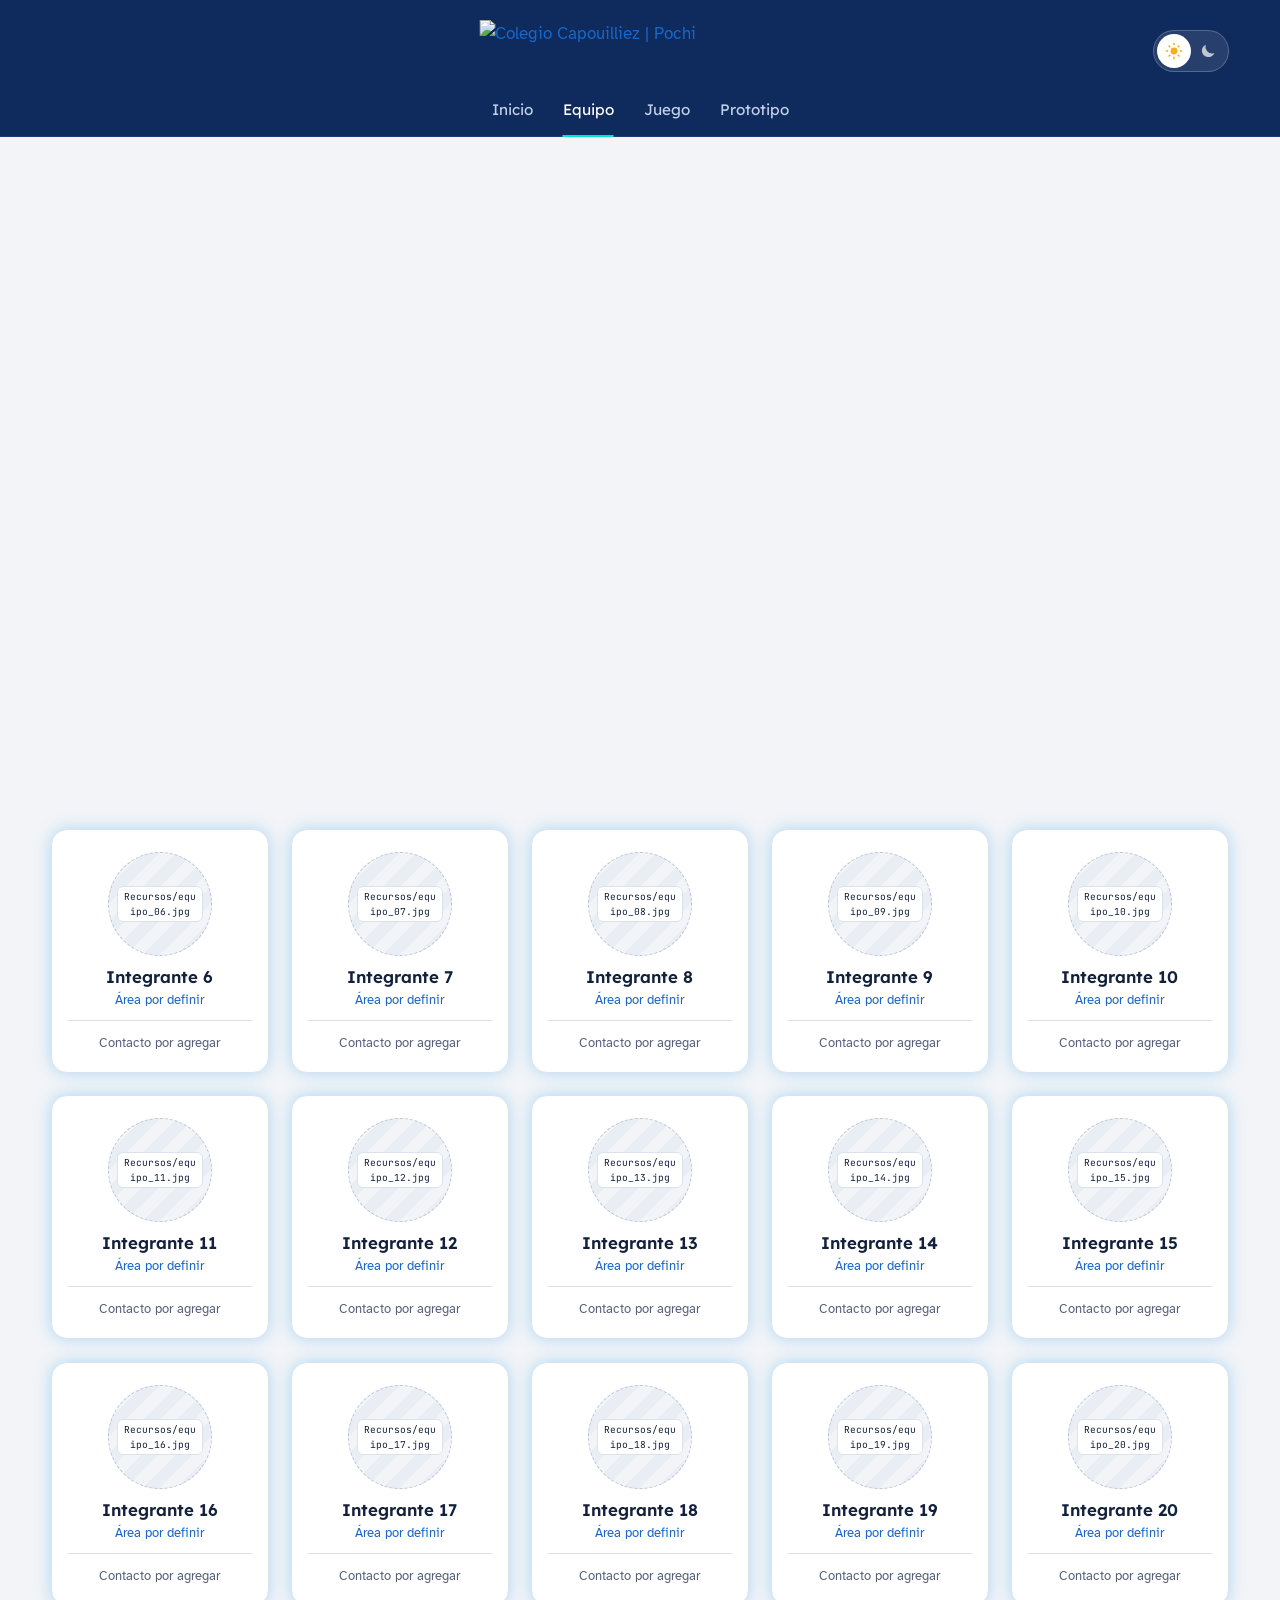
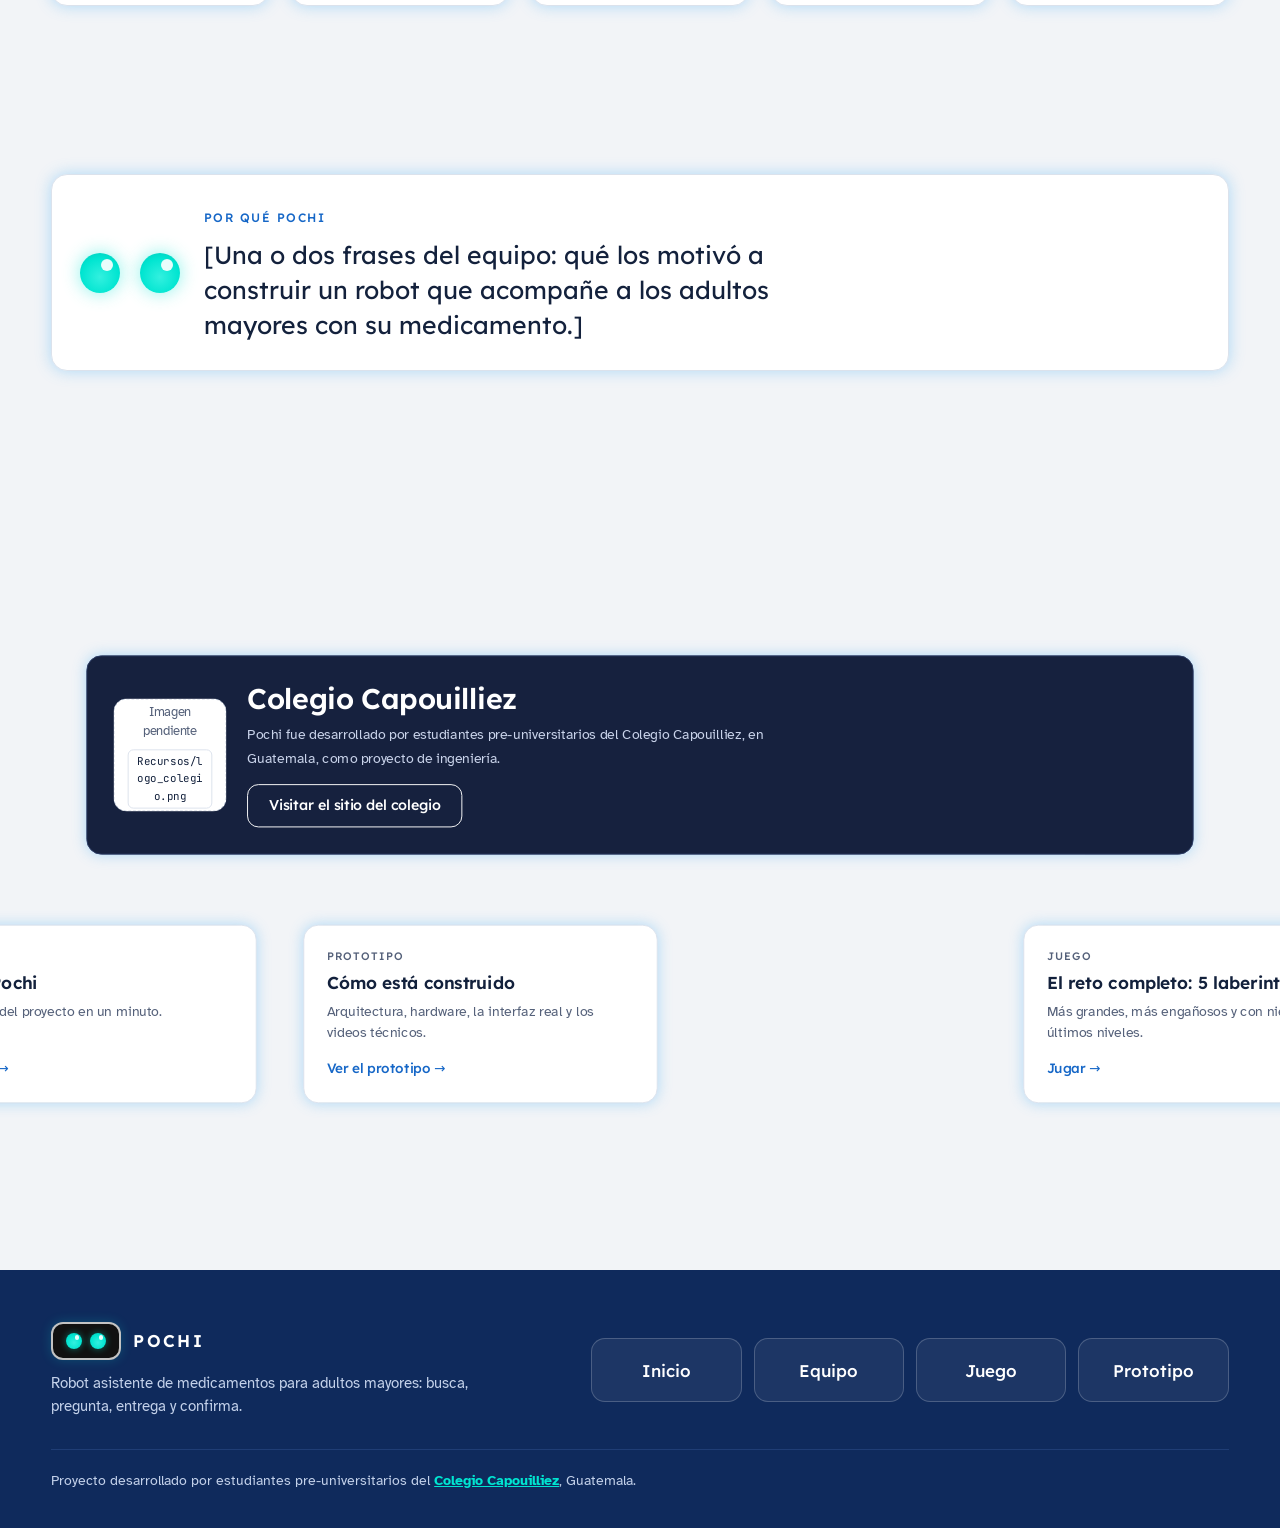
==== equipo.html @ fc5c4918 "Add files via upload" ====
<!doctype html>
<html lang="es">
<head>
<meta charset="utf-8">
<meta name="viewport" content="width=device-width, initial-scale=1, viewport-fit=cover">
<meta name="claude:viewport-fit-sides" content="cover">
<title>Equipo — Pochi</title>
<script>
/* Modo sol/luna guardado: se aplica antes de pintar para que no parpadee. */
(function(){ var m = 'sol'; try{ m = localStorage.getItem('pochi_modo') || 'sol'; }catch(e){}
  document.documentElement.setAttribute('data-modo', m === 'luna' ? 'luna' : 'sol');
  document.documentElement.classList.add('js'); })();
</script>
<meta name="description" content="El equipo de estudiantes detrás de Pochi.">
<meta name="theme-color" content="#0f2a5c">
<link rel="preconnect" href="https://fonts.googleapis.com">
<link rel="preconnect" href="https://fonts.gstatic.com" crossorigin>
<link rel="stylesheet" href="https://fonts.googleapis.com/css2?family=Atkinson+Hyperlegible:ital,wght@0,400;0,700;1,400&family=JetBrains+Mono:wght@500;700&family=Lexend:wght@400;500;600;700&display=swap">
<link rel="stylesheet" href="css/comun.css">
<link rel="stylesheet" href="css/equipo.css">
</head>
<body>

<header class="site">
  <div class="nav-row">
    <a href="index.html#intro" class="brand" data-intro aria-label="Inicio: Colegio Capouilliez y Pochi">
      <img src="Recursos/logo_header.png" alt="Colegio Capouilliez | Pochi" width="663" height="128">
    </a>
    <nav class="links" id="navLinks" aria-label="Principal"><a href="index.html">Inicio</a><a href="equipo.html" aria-current="page">Equipo</a><a href="juego.html">Juego</a><a href="prototipo.html">Prototipo</a></nav>
    <div class="nav-tools">
      <button class="mode-toggle" id="modeToggle" type="button" aria-pressed="false" aria-label="Cambiar a modo luna" title="Cambiar a modo luna">
        <span class="knob" aria-hidden="true"></span>
        <span class="ico sun" aria-hidden="true"><svg viewBox="0 0 24 24"><circle cx="12" cy="12" r="4.6"/><path d="M11 1h2v3.2h-2zM11 19.8h2V23h-2zM1 11h3.2v2H1zM19.8 11H23v2h-3.2zM4.1 5.5l1.4-1.4 2.3 2.3-1.4 1.4zM16.2 17.6l1.4-1.4 2.3 2.3-1.4 1.4zM4.1 18.5l2.3-2.3 1.4 1.4-2.3 2.3zM16.2 6.4l2.3-2.3 1.4 1.4-2.3 2.3z"/></svg></span>
        <span class="ico moon" aria-hidden="true"><svg viewBox="0 0 24 24"><path d="M20.5 14.6A8.5 8.5 0 0 1 9.4 3.5a8.6 8.6 0 1 0 11.1 11.1z"/></svg></span>
      </button>
      <button class="nav-toggle" id="navToggle" type="button" aria-expanded="false" aria-controls="navLinks" aria-label="Abrir menú"><span></span><span></span><span></span></button>
    </div>
  </div>
</header>
<main id="contenido">
<div class="wrap">
  <section class="page-head">
    <div class="reveal">
      <span class="eyebrow">El equipo</span>
      <h1>20 estudiantes detrás de un robot completo.</h1>
      <p class="lead">Pochi se construyó entre 20 estudiantes que se repartieron el trabajo real del proyecto: electrónica, programación, diseño del cuerpo, pruebas y la experiencia del paciente.</p>
      <div class="team-stats"><span><b>20</b>integrantes</span><span><b>2</b>cerebros: Raspberry Pi 5 y ESP32</span><span><b>4</b>compartimentos de color</span></div>
    </div>
  </section>

  <section class="section tight" style="padding-top:0" aria-label="Integrantes">
    <div class="team-grid" id="teamGrid"></div>
    <script>
/* ===================================================================
   LISTA DEL EQUIPO: aquí se llenan los 20 integrantes.
   - foto: archivo dentro de Recursos/ (si todavía no está, la tarjeta
     muestra el nombre que debe tener).
   - correo, github y linkedin son opcionales: déjenlos en '' si no se usan.
   =================================================================== */
var EQUIPO = [
  { nombre:'Integrante 1', rol:'Área por definir', foto:'Recursos/equipo_01.jpg', correo:'', github:'', linkedin:'' },
  { nombre:'Integrante 2', rol:'Área por definir', foto:'Recursos/equipo_02.jpg', correo:'', github:'', linkedin:'' },
  { nombre:'Mario', rol:'Área por definir', foto:'Recursos/equipo_03.jpg', correo:'', github:'', linkedin:'' },
  { nombre:'Integrante 4', rol:'Área por definir', foto:'Recursos/equipo_04.jpg', correo:'', github:'', linkedin:'' },
  { nombre:'Integrante 5', rol:'Área por definir', foto:'Recursos/equipo_05.jpg', correo:'', github:'', linkedin:'' },
  { nombre:'Integrante 6', rol:'Área por definir', foto:'Recursos/equipo_06.jpg', correo:'', github:'', linkedin:'' },
  { nombre:'Integrante 7', rol:'Área por definir', foto:'Recursos/equipo_07.jpg', correo:'', github:'', linkedin:'' },
  { nombre:'Integrante 8', rol:'Área por definir', foto:'Recursos/equipo_08.jpg', correo:'', github:'', linkedin:'' },
  { nombre:'Integrante 9', rol:'Área por definir', foto:'Recursos/equipo_09.jpg', correo:'', github:'', linkedin:'' },
  { nombre:'Integrante 10', rol:'Área por definir', foto:'Recursos/equipo_10.jpg', correo:'', github:'', linkedin:'' },
  { nombre:'Integrante 11', rol:'Área por definir', foto:'Recursos/equipo_11.jpg', correo:'', github:'', linkedin:'' },
  { nombre:'Integrante 12', rol:'Área por definir', foto:'Recursos/equipo_12.jpg', correo:'', github:'', linkedin:'' },
  { nombre:'Integrante 13', rol:'Área por definir', foto:'Recursos/equipo_13.jpg', correo:'', github:'', linkedin:'' },
  { nombre:'Integrante 14', rol:'Área por definir', foto:'Recursos/equipo_14.jpg', correo:'', github:'', linkedin:'' },
  { nombre:'Integrante 15', rol:'Área por definir', foto:'Recursos/equipo_15.jpg', correo:'', github:'', linkedin:'' },
  { nombre:'Integrante 16', rol:'Área por definir', foto:'Recursos/equipo_16.jpg', correo:'', github:'', linkedin:'' },
  { nombre:'Integrante 17', rol:'Área por definir', foto:'Recursos/equipo_17.jpg', correo:'', github:'', linkedin:'' },
  { nombre:'Integrante 18', rol:'Área por definir', foto:'Recursos/equipo_18.jpg', correo:'', github:'', linkedin:'' },
  { nombre:'Integrante 19', rol:'Área por definir', foto:'Recursos/equipo_19.jpg', correo:'', github:'', linkedin:'' },
  { nombre:'Integrante 20', rol:'Área por definir', foto:'Recursos/equipo_20.jpg', correo:'', github:'', linkedin:'' }
];
function pochiTeam(grid, lista){
  var ICONS = { correo:'<svg viewBox="0 0 24 24" aria-hidden="true"><path d="M3 5h18v14H3zm2 2v.5l7 4.5 7-4.5V7zm0 2.9V17h14V9.9l-7 4.5z"/></svg>', github:'<svg viewBox="0 0 24 24" aria-hidden="true"><path d="M12 2a10 10 0 0 0-3.2 19.5c.5.1.7-.2.7-.5v-1.7c-2.8.6-3.4-1.3-3.4-1.3-.5-1.2-1.1-1.5-1.1-1.5-.9-.6.1-.6.1-.6 1 .1 1.5 1 1.5 1 .9 1.5 2.4 1.1 2.9.8.1-.7.4-1.1.6-1.3-2.2-.3-4.6-1.1-4.6-5 0-1.1.4-2 1-2.7-.1-.3-.4-1.3.1-2.7 0 0 .8-.3 2.7 1a9.4 9.4 0 0 1 5 0c1.9-1.3 2.7-1 2.7-1 .5 1.4.2 2.4.1 2.7.6.7 1 1.6 1 2.7 0 3.9-2.4 4.7-4.6 5 .4.3.7.9.7 1.9V21c0 .3.2.6.7.5A10 10 0 0 0 12 2z"/></svg>', linkedin:'<svg viewBox="0 0 24 24" aria-hidden="true"><path d="M4 3h16a1 1 0 0 1 1 1v16a1 1 0 0 1-1 1H4a1 1 0 0 1-1-1V4a1 1 0 0 1 1-1zm1.8 7v8h2.6v-8zm1.3-4a1.5 1.5 0 1 0 0 3 1.5 1.5 0 0 0 0-3zM10 10v8h2.6v-4.3c0-1.1.2-2.2 1.6-2.2 1.4 0 1.4 1.3 1.4 2.3V18H18v-4.8c0-2.4-.5-4.2-3.3-4.2-1.3 0-2.2.7-2.6 1.4V10z"/></svg>' };
  function el(tag, cls, text){ var e = document.createElement(tag); if(cls){ e.className = cls; } if(text){ e.textContent = text; } return e; }
  lista.forEach(function(p){
    var card = el('article', 'card member reveal');
    var fig = el('figure', 'media');
    var img = document.createElement('img');
    img.alt = 'Foto de ' + p.nombre; img.loading = 'lazy';
    img.onerror = function(){ fig.classList.add('missing'); };
    img.src = p.foto;
    var miss = el('figcaption', 'media-missing'); miss.appendChild(el('code', '', p.foto));
    fig.appendChild(img); fig.appendChild(miss); card.appendChild(fig);
    var who = el('div'); who.appendChild(el('div', 'member-name', p.nombre)); who.appendChild(el('span', 'member-role', p.rol)); card.appendChild(who);
    var list = el('ul', 'contacts');
    [['correo', p.correo ? 'mailto:' + p.correo : '', p.correo], ['github', p.github, 'GitHub'], ['linkedin', p.linkedin, 'LinkedIn']].forEach(function(c){
      if(!c[1]){ return; }
      var li = el('li'); li.innerHTML = ICONS[c[0]];
      var a = el('a', '', c[2]); a.href = c[1]; if(c[0] !== 'correo'){ a.target = '_blank'; a.rel = 'noopener'; }
      li.appendChild(a); list.appendChild(li);
    });
    if(!list.children.length){ var li = el('li', '', 'Contacto por agregar'); li.style.color = 'var(--ink-dim)'; list.appendChild(li); }
    card.appendChild(list);
    grid.appendChild(card);
  });
}
pochiTeam(document.getElementById('teamGrid'), EQUIPO);
</script>
  </section>

  <section class="section tight" aria-labelledby="t-por-que">
    <div class="card pad why reveal">
      <span class="eyes eyes-md"><span class="eye"><i></i></span><span class="eye"><i></i></span></span>
      <div>
        <span class="eyebrow" id="t-por-que">Por qué Pochi</span>
        <blockquote>[Una o dos frases del equipo: qué los motivó a construir un robot que acompañe a los adultos mayores con su medicamento.]</blockquote>
      </div>
    </div>
  </section>

  <section class="section tight" aria-labelledby="t-colegio">
    <div class="card pad school-card reveal">
      <figure class="media "><img src="Recursos/logo_colegio.png" alt="Logo del Colegio Capouilliez" loading="lazy" onerror="this.parentNode.classList.add('missing')"><figcaption class="media-missing">Imagen pendiente<code>Recursos/logo_colegio.png</code></figcaption></figure>
      <div>
        <h2 id="t-colegio">Colegio Capouilliez</h2>
        <p>Pochi fue desarrollado por estudiantes pre-universitarios del Colegio Capouilliez, en Guatemala, como proyecto de ingeniería.</p>
        <a class="btn btn-ghost" href="https://www.capouilliez.edu.gt" target="_blank" rel="noopener">Visitar el sitio del colegio</a>
      </div>
    </div>
  </section>

  <section class="section tight" aria-label="Más sobre Pochi">
    <div class="next-grid"><a class="card next-card reveal" href="index.html"><span class="kicker">Inicio</span><h3>Qué es Pochi</h3><p>El resumen del proyecto en un minuto.</p><span class="go">Ir al inicio →</span></a><a class="card next-card reveal" href="prototipo.html"><span class="kicker">Prototipo</span><h3>Cómo está construido</h3><p>Arquitectura, hardware, la interfaz real y los videos técnicos.</p><span class="go">Ver el prototipo →</span></a><a class="card next-card reveal" href="juego.html"><span class="kicker">Juego</span><h3>El reto completo: 5 laberintos</h3><p>Más grandes, más engañosos y con niebla en los últimos niveles.</p><span class="go">Jugar →</span></a></div>
  </section>
</div>
</main>
<footer class="site-foot">
  <div class="foot-inner">
    <div class="foot-brand">
      <div class="row"><span class="eye-screen"><span class="eyes eyes-sm"><span class="eye"><i></i></span><span class="eye"><i></i></span></span></span>POCHI</div>
      <p>Robot asistente de medicamentos para adultos mayores: busca, pregunta, entrega y confirma.</p>
    </div>
    <nav class="foot-links" aria-label="Pie de página"><a href="index.html">Inicio</a><a href="equipo.html">Equipo</a><a href="juego.html">Juego</a><a href="prototipo.html">Prototipo</a></nav>
    <p class="foot-school">Proyecto desarrollado por estudiantes pre-universitarios del <a href="https://www.capouilliez.edu.gt" target="_blank" rel="noopener">Colegio Capouilliez</a>, Guatemala.</p>
  </div>
</footer>
<script>
/* ==================================================================
   JS común de todas las páginas: modo sol/luna, menú móvil, header
   que se encoge al bajar, botones que marcan el clic,
   efecto de escala al hacer scroll y reproductores de video.
   ================================================================== */
(function(){
  'use strict';
  var reduceMotion = !!(window.matchMedia && window.matchMedia('(prefers-reduced-motion: reduce)').matches);

  /* ---------- modo sol / luna ----------
     El modo se aplica antes de pintar (script en <head>); aquí solo se
     cambia y se guarda para que se mantenga en todas las páginas. */
  var modeBtn = document.getElementById('modeToggle');
  function paintModeBtn(){
    if(!modeBtn){ return; }
    var luna = document.documentElement.getAttribute('data-modo') === 'luna';
    modeBtn.setAttribute('aria-pressed', luna ? 'true' : 'false');
    modeBtn.setAttribute('aria-label', luna ? 'Modo luna activo. Cambiar a modo sol' : 'Modo sol activo. Cambiar a modo luna');
    modeBtn.setAttribute('title', luna ? 'Cambiar a modo sol' : 'Cambiar a modo luna');
  }
  if(modeBtn){
    paintModeBtn();
    modeBtn.addEventListener('click', function(){
      var luna = document.documentElement.getAttribute('data-modo') !== 'luna';
      document.documentElement.setAttribute('data-modo', luna ? 'luna' : 'sol');
      try{ localStorage.setItem('pochi_modo', luna ? 'luna' : 'sol'); }catch(e){}
      paintModeBtn();
    });
  }

  /* ---------- botones: el clic deja marcado el color un momento ---------- */
  document.addEventListener('click', function(e){
    var b = e.target.closest ? e.target.closest('.btn') : null;
    if(!b){ return; }
    b.classList.add('pressed');
    setTimeout(function(){ b.classList.remove('pressed'); }, 450);
  }, true);

  /* ---------- menú móvil ---------- */
  var toggle = document.getElementById('navToggle');
  var links = document.getElementById('navLinks');
  function closeMenu(){
    if(links){ links.classList.remove('open'); }
    if(toggle){ toggle.setAttribute('aria-expanded','false'); }
  }
  if(toggle && links){
    toggle.addEventListener('click', function(){
      var open = links.classList.toggle('open');
      toggle.setAttribute('aria-expanded', open ? 'true' : 'false');
    });
    document.addEventListener('keydown', function(e){ if(e.key === 'Escape'){ closeMenu(); } });
  }

  /* ---------- header: grande arriba, se encoge al bajar ---------- */
  var hdr = document.querySelector('header.site');
  if(hdr){
    var setHdr = function(){
      var y = window.pageYOffset || 0;
      if(y > 24){ hdr.classList.add('compact'); } else if(y < 8){ hdr.classList.remove('compact'); }
    };
    window.addEventListener('scroll', setHdr, { passive:true });
    setHdr();
  }

  /* ---------- logo del header ----------
     Lleva al inicio y reproduce la pantalla de carga de los ojos.
     Los demás enlaces navegan normal, sin animación. */
  document.addEventListener('click', function(e){
    if(e.defaultPrevented || e.button !== 0 || e.metaKey || e.ctrlKey || e.shiftKey || e.altKey){ return; }
    var a = e.target.closest ? e.target.closest('a[data-intro]') : null;
    if(!a){ return; }
    closeMenu();
    if(typeof window.pochiIntro === 'function'){
      e.preventDefault();
      window.pochiIntro(); // ya estamos en el inicio: se reproduce aquí mismo
    } else {
      try{ sessionStorage.setItem('pochi_intro','1'); }catch(err){}
    }
  });

  /* ---------- animación al hacer scroll ----------
     Cada bloque .reveal aparece deslizándose hacia arriba al entrar en
     la pantalla. Los que entran juntos salen uno tras otro. Si un
     bloque vuelve a quedar por debajo de la pantalla, se "rearma" para
     repetir la animación la próxima vez que se baje. */
  var root = document.documentElement;
  function startReveal(){
    var items = [].slice.call(document.querySelectorAll('.reveal'));
    if(!items.length){ return; }
    if(!('IntersectionObserver' in window)){
      items.forEach(function(el){ el.classList.add('in'); });
      return;
    }
    /* de dónde entra cada bloque: los títulos desde la izquierda, lo que
       ocupa media pantalla desde su lado, la línea del colegio desde
       arriba y lo ancho desde abajo. Se puede forzar con data-from. */
    var vw = window.innerWidth || 1;
    items.forEach(function(el){
      if(el.hasAttribute('data-from')){ return; }
      var r = el.getBoundingClientRect(), from = 'bottom';
      if(el.querySelector('.eyebrow, h1') && !el.classList.contains('card')){ from = 'left'; }
      else if(el.classList.contains('school') || el.classList.contains('team-cta')){ from = 'top'; }
      else if(r.width > 0 && r.width < vw * 0.6){ from = (r.left + r.width / 2) < vw / 2 ? 'left' : 'right'; }
      el.setAttribute('data-from', from);
    });
    var io = new IntersectionObserver(function(entries){
      var entering = [];
      entries.forEach(function(en){
        if(en.isIntersecting){ entering.push(en); }
        else if(en.boundingClientRect.top > (en.rootBounds ? en.rootBounds.bottom : window.innerHeight)){
          en.target.classList.remove('in'); // quedó abajo: se repetirá al volver
        }
      });
      entering.sort(function(x, y){ return (x.boundingClientRect.top - y.boundingClientRect.top) || (x.boundingClientRect.left - y.boundingClientRect.left); });
      entering.forEach(function(en, i){
        if(en.target.classList.contains('in')){ return; }
        en.target.style.setProperty('--rd', Math.min(i * 0.12, 0.6).toFixed(2) + 's');
        en.target.classList.add('in');
      });
    }, { threshold:0.08, rootMargin:'0px 0px -6% 0px' });
    items.forEach(function(el){ io.observe(el); });
  }
  if(root.classList.contains('play-intro')){
    window.addEventListener('pochi:intro-fin', startReveal, { once:true });
  } else {
    startReveal();
  }

  /* ---------- reproductores de video (azul y blanco) ----------
     <div class="player" data-src="Recursos/video.mp4" data-title="..."></div>
     Si el archivo todavía no está en Recursos/, se muestra cuál falta. */
  var ICON_PLAY = '<svg class="i-play" viewBox="0 0 24 24" aria-hidden="true"><path d="M8 5.5v13l11-6.5z"/></svg>';
  var ICON_PAUSE = '<svg class="i-pause" viewBox="0 0 24 24" aria-hidden="true"><path d="M7 5h4v14H7zM13 5h4v14h-4z"/></svg>';
  var ICON_FULL = '<svg viewBox="0 0 24 24" aria-hidden="true"><path d="M4 9V4h5v2H6v3zm10-5h6v5h-2V6h-4zM4 15h2v3h3v2H4zm14 3v-3h2v5h-5v-2z"/></svg>';
  function fmt(s){ if(!isFinite(s)){ s = 0; } var m = Math.floor(s / 60), r = Math.floor(s % 60); return m + ':' + (r < 10 ? '0' : '') + r; }

  [].forEach.call(document.querySelectorAll('.player'), function(p){
    var src = p.getAttribute('data-src') || '';
    var poster = p.getAttribute('data-poster') || '';
    var title = p.getAttribute('data-title') || 'Video';
    p.innerHTML =
      '<video playsinline preload="metadata"></video>' +
      '<button class="p-big" type="button" aria-label="Reproducir: ' + title + '">' + ICON_PLAY + '</button>' +
      '<div class="p-bar">' +
        '<button class="p-play" type="button" aria-label="Reproducir o pausar">' + ICON_PLAY + ICON_PAUSE + '</button>' +
        '<div class="p-track" role="slider" tabindex="0" aria-label="Progreso del video" aria-valuemin="0" aria-valuemax="100" aria-valuenow="0"><i></i></div>' +
        '<span class="p-time">0:00 / 0:00</span>' +
        '<button class="p-full" type="button" aria-label="Pantalla completa">' + ICON_FULL + '</button>' +
      '</div>' +
      '<div class="p-missing"><div class="eyes eyes-md"><span class="eye"><i></i></span><span class="eye"><i></i></span></div>' +
        '<strong>' + title + '</strong><span>Video pendiente, va en:</span><code>' + (src || 'Recursos/…') + '</code></div>';

    var v = p.querySelector('video');
    var fill = p.querySelector('.p-track i');
    var track = p.querySelector('.p-track');
    var time = p.querySelector('.p-time');
    var markMissing = function(){ p.classList.add('missing'); };

    if(!src){ markMissing(); return; }
    if(poster){ v.setAttribute('poster', poster); }
    var source = document.createElement('source');
    source.src = src;
    source.addEventListener('error', markMissing);
    v.addEventListener('error', markMissing);
    v.appendChild(source);

    var toggle = function(){
      if(v.paused){ var pr = v.play(); if(pr && pr.catch){ pr.catch(function(){}); } }
      else { v.pause(); }
    };
    p.querySelector('.p-big').addEventListener('click', toggle);
    p.querySelector('.p-play').addEventListener('click', toggle);
    v.addEventListener('click', toggle);
    v.addEventListener('play', function(){ p.classList.add('playing'); });
    v.addEventListener('pause', function(){ p.classList.remove('playing'); });
    v.addEventListener('ended', function(){ p.classList.remove('playing'); });
    var paint = function(){
      var pct = v.duration ? (v.currentTime / v.duration) * 100 : 0;
      fill.style.width = pct + '%';
      track.setAttribute('aria-valuenow', Math.round(pct));
      time.textContent = fmt(v.currentTime) + ' / ' + fmt(v.duration);
    };
    v.addEventListener('timeupdate', paint);
    v.addEventListener('loadedmetadata', paint);
    track.addEventListener('click', function(e){
      var r = track.getBoundingClientRect();
      if(v.duration){ v.currentTime = Math.max(0, Math.min(1, (e.clientX - r.left) / r.width)) * v.duration; }
    });
    track.addEventListener('keydown', function(e){
      if(!v.duration){ return; }
      if(e.key === 'ArrowRight'){ v.currentTime = Math.min(v.duration, v.currentTime + 5); e.preventDefault(); }
      if(e.key === 'ArrowLeft'){ v.currentTime = Math.max(0, v.currentTime - 5); e.preventDefault(); }
    });
    p.querySelector('.p-full').addEventListener('click', function(){
      try{
        var req = p.requestFullscreen || p.webkitRequestFullscreen;
        if(req){ var r = req.call(p); if(r && r.catch){ r.catch(function(){ if(v.webkitEnterFullscreen){ v.webkitEnterFullscreen(); } }); } }
        else if(v.webkitEnterFullscreen){ v.webkitEnterFullscreen(); }
      }catch(err){}
    });
  });
})();

</script>

</body>
</html>
---- css/comun.css ----
/* ==================================================================
   SISTEMA VISUAL DE POCHI (igual en todas las páginas)
   Dos modos que el visitante elige en el header y que quedan
   guardados al navegar:
   - SOL (predeterminado): fondo blanco suave, tarjetas blancas,
     texto azul noche. Pensado para leer cómodo.
   - LUNA: fondo azul oscuro, texto claro, header y footer más oscuros.
   Firma de color: los ojos turquesa de Pochi y un brillo celeste
   alrededor de cada contenedor.
   Tipografías por legibilidad: Lexend (títulos) + Atkinson Hyperlegible.
   ================================================================== */
:root{
  /* ---- modo SOL ---- */
  --bg:#f2f4f7;           /* blanco "menos blanco" */
  --surface:#ffffff;
  --surface-2:#e9eef5;
  --line:#dbe2ec;
  --line-strong:#b9c5d6;
  --ink:#13213c;
  --ink-dim:#55617a;
  --accent:#1667c7;
  --accent-hover:#0f56a8;
  --pressed:#0fa89b;      /* color al hacer clic */
  --sky:#4fb3f6;
  --glow:rgba(79,179,246,.42);   /* sombra celeste de los contenedores */
  --hdr:#0f2a5c;          /* header y footer (más oscuro que antes, más claro que luna) */
  --hdr-line:#1f3d75;
  --hdr-ink:#ffffff;
  --hdr-dim:#c3d1ea;
  --navy:#16213e;         /* paneles tipo "pantalla" (juego, arquitectura) */
  --navy-2:#1f2d52;
  --navy-line:#2c3c66;
  --screen:#0e1424;
  --eye:#00e5d1;          /* ojos de Pochi */
  --eye-glow:rgba(0,229,209,.45);
  --floor:#cfd8e5;
  --orange:#ff7a2f;
  --ok:#2e8b57;
  --danger:#c62828;
  --radius:16px;
  --font-display:'Lexend','Segoe UI',system-ui,-apple-system,sans-serif;
  --font-body:'Atkinson Hyperlegible','Segoe UI',system-ui,-apple-system,sans-serif;
  --font-mono:'JetBrains Mono',ui-monospace,Menlo,Consolas,monospace;
  --header-h:64px;
  --maxw:1360px;
  --gl:max(clamp(20px, 4vw, 56px), env(safe-area-inset-left,0px));
  --gr:max(clamp(20px, 4vw, 56px), env(safe-area-inset-right,0px));
  color-scheme:light;
}
/* ---- modo LUNA ---- */
html[data-modo="luna"]{
  --bg:#0e1830;
  --surface:#15223f;
  --surface-2:#1b2a4c;
  --line:#263a63;
  --line-strong:#3a5283;
  --ink:#e8eef9;
  --ink-dim:#a3b1cc;
  --accent:#5aa9ff;
  --accent-hover:#7cbcff;
  --pressed:#19c7b7;
  --glow:rgba(79,179,246,.32);
  --hdr:#070e1f;
  --hdr-line:#1a2848;
  --hdr-dim:#9fb0cf;
  --navy:#0a1327;
  --navy-2:#16244a;
  --navy-line:#2a3d6b;
  --floor:#2c3f66;
  --ok:#4cc184;
  color-scheme:dark;
}

*,*::before,*::after{box-sizing:border-box}
html{-webkit-text-size-adjust:100%;scroll-behavior:smooth;overflow-x:clip}
body{
  margin:0; min-height:100vh; overflow-x:clip;
  background:var(--bg); color:var(--ink);
  font-family:var(--font-body); font-size:17px; line-height:1.6;
  transition:background-color .35s ease, color .35s ease;
}
body::before{content:"";position:fixed;inset:0 0 auto;height:env(safe-area-inset-top,0px);background:var(--hdr);z-index:60}
h1,h2,h3,h4{font-family:var(--font-display);font-weight:600;letter-spacing:-.01em;line-height:1.15;text-wrap:balance;margin:0;color:var(--ink)}
p{margin:0}
ul{margin:0;padding:0}
a{color:var(--accent)}
img{max-width:100%;display:block}
button{font:inherit;color:inherit}
code{font-family:var(--font-mono)}
:focus-visible{outline:3px solid var(--sky);outline-offset:3px;border-radius:8px}

.wrap{max-width:var(--maxw);margin:0 auto;padding-left:var(--gl);padding-right:var(--gr);position:relative;z-index:1}

/* ---------- ojos de Pochi: redondos y tiernos ---------- */
.eyes{--s:40px;display:flex;gap:calc(var(--s)*.5);align-items:center;justify-content:center}
.eye{width:var(--s);height:var(--s);display:block;flex:none}
.eye i{
  position:relative;display:block;width:100%;height:100%;border-radius:50%;
  background:radial-gradient(circle at 50% 60%, #33f0df 0%, var(--eye) 60%, #00c8b7 100%);
  box-shadow:0 0 calc(var(--s)*.45) var(--eye-glow);
  animation:blink 4.2s ease-in-out infinite; transform-origin:center;
}
.eye i::after{ /* brillito */
  content:"";position:absolute;width:30%;height:30%;top:16%;right:18%;
  border-radius:50%;background:#ffffff;opacity:.9;
}
@keyframes blink{0%,86%,100%{transform:scaleY(1)}90%,92%{transform:scaleY(.1)}}
.eyes-sm{--s:16px} .eyes-md{--s:40px} .eyes-xl{--s:clamp(64px,13vw,104px)}
.eyes.closed .eye i{animation:none;transform:scaleY(.1)}

/* ---------- header ----------
   Arriba de todo es alto: el logo va al centro y los botones bajan al
   centro de abajo. Al bajar se encoge a una sola fila (logo a la
   izquierda, botones a la derecha) con una transición suave.
   Va fijo y el body le reserva su alto máximo, así el contenido no salta. */
:root{--header-big:136px;--logo-big:62px;--logo-small:38px;--hdr-t:.75s;--hdr-ease:cubic-bezier(.65,0,.25,1)}
@media (max-width:820px){ :root{--header-big:116px;--header-h:60px;--logo-big:42px;--logo-small:30px} }
@media (max-width:420px){ :root{--logo-big:36px;--logo-small:26px} }
html{scroll-padding-top:calc(var(--header-h) + 16px)}
body{padding-top:calc(var(--header-big) + env(safe-area-inset-top,0px))}
header.site{
  position:fixed; top:env(safe-area-inset-top,0px); left:0; right:0; z-index:50;
  background:var(--hdr); color:var(--hdr-ink);
  border-bottom:1px solid var(--hdr-line);
  transition:background-color .35s ease, box-shadow .5s ease;
}
header.site.compact{box-shadow:0 4px 18px rgba(8,18,40,.22)}
.nav-row{
  position:relative; max-width:var(--maxw); margin:0 auto; height:var(--header-big);
  transition:height var(--hdr-t) var(--hdr-ease);
}
header.site.compact .nav-row{height:var(--header-h)}
.nav-row > .brand, .nav-row > nav.links, .nav-row > .nav-tools{
  position:absolute;
  transition:left var(--hdr-t) var(--hdr-ease), top var(--hdr-t) var(--hdr-ease),
             height var(--hdr-t) var(--hdr-ease), transform var(--hdr-t) var(--hdr-ease);
}

/* logo: centrado arriba → a la izquierda */
.brand{
  left:50%; top:16px; transform:translate(-50%,0);
  display:flex; align-items:center; text-decoration:none; border-radius:10px; padding:4px;
}
header.site.compact .brand{left:calc(var(--gl) - 4px); top:50%; transform:translate(0,-50%)}
.brand img{
  height:var(--logo-big); width:auto; max-width:none;
  transition:height var(--hdr-t) var(--hdr-ease), transform .3s cubic-bezier(.3,1.4,.5,1), filter .3s ease;
}
header.site.compact .brand img{height:var(--logo-small)}
.brand:hover img{transform:scale(1.12);filter:drop-shadow(0 0 10px rgba(0,229,209,.35))}

/* botones: centro abajo → a la derecha */
nav.links{
  left:50%; top:calc(var(--header-big) - 50px); height:50px; transform:translate(-50%,0);
  display:flex; gap:30px; align-items:stretch;
}
header.site.compact nav.links{left:calc(100% - var(--gr) - 100px); top:0; height:var(--header-h); transform:translate(-100%,0)}
nav.links a{
  color:var(--hdr-dim);text-decoration:none;font-family:var(--font-display);font-weight:400;font-size:.95rem;
  display:flex;align-items:center;border-bottom:2px solid transparent;margin-bottom:-1px;white-space:nowrap;
  transition:color .2s,border-color .2s,transform .2s;
}
nav.links a:hover{color:var(--hdr-ink);transform:scale(1.08)}
nav.links a[aria-current="page"]{color:var(--hdr-ink);border-bottom-color:var(--eye)}

/* sol/luna (y menú en celular): siempre a la derecha */
.nav-tools{
  left:calc(100% - var(--gr)); top:calc(16px + 4px + var(--logo-big) / 2); transform:translate(-100%,-50%);
  display:flex; align-items:center; gap:10px;
}
header.site.compact .nav-tools{top:50%}

/* interruptor sol / luna */
.mode-toggle{
  position:relative;display:flex;align-items:center;gap:0;padding:3px;border-radius:99px;cursor:pointer;
  background:rgba(255,255,255,.1);border:1px solid rgba(255,255,255,.22);flex:none;
  transition:transform .2s ease, background .2s ease;
}
.mode-toggle:hover{transform:scale(1.06);background:rgba(255,255,255,.16)}
.mode-toggle .knob{
  position:absolute;top:3px;left:3px;width:34px;height:34px;border-radius:50%;background:#fff;
  transition:transform .3s cubic-bezier(.3,1.3,.5,1), background .3s ease;
}
html[data-modo="luna"] .mode-toggle .knob{transform:translateX(34px);background:#22345e}
.mode-toggle span.ico{position:relative;z-index:1;width:34px;height:34px;display:grid;place-items:center}
.mode-toggle svg{width:18px;height:18px}
.mode-toggle .sun svg{fill:#f2b01e}
.mode-toggle .moon svg{fill:#c3d1ea}
html[data-modo="luna"] .mode-toggle .moon svg{fill:#ffe9a8}
html:not([data-modo="luna"]) .mode-toggle .moon svg{fill:rgba(255,255,255,.7)}
html[data-modo="luna"] .mode-toggle .sun svg{fill:rgba(255,255,255,.55)}

.nav-toggle{
  display:none; width:44px; height:44px; border-radius:12px; cursor:pointer;
  background:rgba(255,255,255,.1); border:1px solid rgba(255,255,255,.22);
  flex-direction:column; align-items:center; justify-content:center; gap:5px;
}
.nav-toggle span{display:block;width:20px;height:2px;border-radius:2px;background:#fff;transition:transform .25s, opacity .25s}
.nav-toggle[aria-expanded="true"] span:nth-child(1){transform:translateY(7px) rotate(45deg)}
.nav-toggle[aria-expanded="true"] span:nth-child(2){opacity:0}
.nav-toggle[aria-expanded="true"] span:nth-child(3){transform:translateY(-7px) rotate(-45deg)}
@media (max-width:820px){
  .nav-toggle{display:flex}
  /* arriba: logo al centro y botones centrados abajo; al bajar: una fila */
  .nav-tools{left:50%; top:calc(var(--header-big) - 32px); transform:translate(-50%,-50%)}
  header.site.compact .nav-tools{left:calc(100% - var(--gr)); top:50%; transform:translate(-100%,-50%)}
  header.site nav.links, header.site.compact nav.links{
    left:0; right:0; top:100%; height:auto; order:9;
    flex-direction:column; align-items:stretch; gap:0;
    background:var(--hdr); border-bottom:1px solid var(--hdr-line);
    padding:6px var(--gr) 18px var(--gl);
    transform:translateY(-10px); opacity:0; visibility:hidden;
    transition:transform .25s ease, opacity .25s ease, visibility .25s;
  }
  header.site nav.links.open{transform:none;opacity:1;visibility:visible}
  nav.links a{padding:14px 4px;font-size:1.04rem;border-bottom:1px solid var(--hdr-line);margin:0}
  nav.links a:hover{transform:none}
  nav.links a[aria-current="page"]{border-bottom-color:var(--hdr-line);color:var(--eye)}
}

/* ---------- piezas comunes ---------- */
.section{padding-block:clamp(64px,10vw,120px)}
.section.tight{padding-block:clamp(44px,7vw,84px)}
.eyebrow{display:inline-flex;align-items:center;gap:10px;margin-bottom:14px;font:500 .76rem/1 var(--font-display);letter-spacing:.12em;text-transform:uppercase;color:var(--accent)}
.h2{font-size:clamp(1.6rem,3vw,2.3rem);max-width:28ch}
.lead{font-size:clamp(1rem,1.4vw,1.12rem);color:var(--ink-dim);max-width:62ch;margin-top:14px}

/* botones: crecen al pasar el mouse y cambian de color al hacer clic */
.btn{
  display:inline-flex;align-items:center;justify-content:center;gap:10px;
  min-height:46px;padding:10px 22px;border-radius:12px;
  font-family:var(--font-display);font-weight:500;font-size:.95rem;line-height:1.2;
  text-decoration:none;border:1px solid transparent;cursor:pointer;
  transition:transform .18s ease, background-color .2s ease, border-color .2s ease, color .2s ease, box-shadow .2s ease;
}
.btn:hover{transform:scale(1.06)}
.btn:active{transform:scale(.97)}
.btn-primary{background:var(--accent);color:#fff}
html[data-modo="luna"] .btn-primary{color:#0a1530}
.btn-primary:hover{background:var(--accent-hover);box-shadow:0 0 15px var(--glow)}
.btn-ghost{border-color:var(--line-strong);color:var(--ink);background:transparent}
.btn-ghost:hover{border-color:var(--accent);color:var(--accent)}
.btn:active,.btn.pressed{background:var(--pressed)!important;border-color:var(--pressed)!important;color:#fff!important}
.btn svg{width:18px;height:18px;fill:currentColor}
.btn-lg{min-height:56px;padding:14px 30px;font-size:1.05rem}
.btn-light{background:#fff;color:#0f2a5c}
.btn-light:hover{box-shadow:0 0 18px rgba(0,229,209,.45)}
.cta-row{display:flex;flex-wrap:wrap;gap:12px;margin-top:28px}

/* contenedores con brillo celeste de 15 px alrededor */
.card{
  background:var(--surface);border:1px solid var(--line);border-radius:var(--radius);
  box-shadow:0 0 15px var(--glow);
  transition:background-color .35s ease, border-color .35s ease;
}
.pad{padding:clamp(20px,3vw,28px)}
.grid-3{display:grid;gap:24px;margin-top:30px;grid-template-columns:repeat(auto-fit,minmax(min(100%,250px),1fr))}
.card h3{font-size:1.15rem;margin-bottom:8px}
.card p{color:var(--ink-dim);font-size:.96rem}
.screen-chip{
  display:inline-flex;align-items:center;gap:8px;margin-top:14px;
  font-family:var(--font-mono);font-size:.74rem;color:#c6fbf5;
  background:var(--screen);border:1px solid #2b3449;border-radius:8px;padding:6px 10px;
}
.screen-chip::before{content:"";width:8px;height:8px;border-radius:50%;background:var(--eye);flex:none}

/* imágenes con lugar reservado (si falta el archivo en Recursos/ muestra el nombre esperado) */
.media{
  position:relative;margin:0;overflow:hidden;border-radius:14px;max-width:100%;
  background:var(--surface-2);border:1px solid var(--line);
}
.media img{width:100%;height:100%;object-fit:cover}
.media-missing{
  display:none;position:absolute;inset:0;flex-direction:column;align-items:center;justify-content:center;gap:8px;
  text-align:center;padding:14px;color:var(--ink-dim);font-size:.84rem;
}
.media-missing code{font-size:.72rem;color:var(--ink);background:var(--surface);padding:3px 8px;border-radius:6px;border:1px solid var(--line);word-break:break-all}
.media.missing{background:repeating-linear-gradient(135deg,var(--surface-2) 0 12px,var(--bg) 12px 24px);border-style:dashed;border-color:var(--line-strong)}
.media.missing img{display:none}
.media.missing .media-missing{display:flex}

/* mención del colegio */
.school{display:flex;align-items:center;gap:18px;flex-wrap:wrap;margin-top:32px;padding-top:22px;border-top:1px solid var(--line);color:var(--ink-dim);font-size:.96rem}
.school a{color:var(--accent);font-weight:700}

/* tarjetas "siguiente paso" */
.next-grid{display:grid;gap:24px;grid-template-columns:repeat(auto-fit,minmax(min(100%,240px),1fr))}
.next-card{display:flex;flex-direction:column;gap:8px;padding:24px;color:var(--ink);text-decoration:none;transition:transform .2s ease, border-color .2s ease}
.next-card:hover{transform:scale(1.03);border-color:var(--accent)}
.next-card:active{border-color:var(--pressed)}
.next-card .kicker{font-family:var(--font-display);font-size:.72rem;letter-spacing:.12em;text-transform:uppercase;color:var(--ink-dim);font-weight:500}
.next-card h3{font-size:1.15rem;margin:0}
.next-card p{font-size:.92rem}
.next-card .go{margin-top:auto;padding-top:6px;font-family:var(--font-display);font-weight:500;font-size:.9rem;color:var(--accent)}

/* encabezado de páginas internas */
.page-head{padding-block:clamp(40px,7vw,80px) clamp(8px,2vw,16px)}
.page-head h1{font-size:clamp(2rem,4.2vw,3rem);max-width:22ch;letter-spacing:-.02em}
.toc{display:flex;flex-wrap:wrap;gap:8px;margin-top:24px}
.toc a{font-family:var(--font-display);font-size:.86rem;text-decoration:none;color:var(--ink);border:1px solid var(--line);background:var(--surface);padding:7px 12px;border-radius:10px;transition:transform .18s ease, border-color .2s, color .2s}
.toc a:hover{border-color:var(--accent);color:var(--accent);transform:scale(1.06)}
.toc a:active{background:var(--pressed);border-color:var(--pressed);color:#fff}

/* ---------- animación al hacer scroll ----------
   Cada bloque aparece deslizándose (desde un lado, desde arriba o desde abajo,
   según dónde esté) cuando entra en la
   pantalla (en celular y computadora). Si se vuelve a subir y bajar, se
   repite. Usa "translate" (no "transform") para no chocar con los
   efectos de hover. Sin JS todo se ve normal. */
.js .reveal{--fx:0px;--fy:110px;opacity:0;translate:var(--fx) var(--fy);scale:.94}
.js .reveal[data-from="left"]{--fx:-160px;--fy:0px}
.js .reveal[data-from="right"]{--fx:160px;--fy:0px}
.js .reveal[data-from="top"]{--fx:0px;--fy:-90px}
.js .reveal.in{animation:revealUp 1s cubic-bezier(.16,.8,.24,1) var(--rd,0s) both}
@keyframes revealUp{from{opacity:0;translate:var(--fx) var(--fy);scale:.94}to{opacity:1;translate:0 0;scale:1}}

/* ---------- reproductor de video (azul y blanco) ---------- */
.player{
  position:relative;aspect-ratio:16/9;width:100%;max-width:100%;
  border-radius:16px;overflow:hidden;background:var(--navy);
  border:1px solid var(--navy-line);box-shadow:0 0 15px var(--glow);
}
.player video{width:100%;height:100%;display:block;object-fit:cover;background:#0b1224}
.player.vertical{aspect-ratio:9/16}
.p-big{
  position:absolute;inset:0;margin:auto;width:clamp(64px,10vw,88px);height:clamp(64px,10vw,88px);
  border-radius:50%;background:#1667c7;border:2px solid #fff;cursor:pointer;
  display:grid;place-items:center;transition:transform .2s, opacity .25s, background .2s;
}
.p-big:hover{transform:scale(1.1);background:#0f56a8}
.p-big:active{background:var(--pressed)}
.p-big svg{width:42%;height:42%;fill:#fff;margin-left:6%}
.player.playing .p-big{opacity:0;pointer-events:none}
.p-bar{
  position:absolute;left:12px;right:12px;bottom:12px;
  display:flex;align-items:center;gap:10px;padding:8px 12px;border-radius:12px;
  background:rgba(14,30,66,.86);color:#fff;transition:opacity .3s;
}
.player.playing:not(:hover) .p-bar{opacity:.25}
.p-bar button{width:36px;height:36px;border-radius:10px;border:0;background:transparent;color:#fff;cursor:pointer;display:grid;place-items:center;flex:none;transition:transform .15s, background .2s}
.p-bar button:hover{background:rgba(255,255,255,.14);transform:scale(1.1)}
.p-bar button:active{background:var(--pressed)}
.p-bar svg{width:20px;height:20px;fill:#fff}
.p-bar .i-pause{display:none}
.player.playing .p-bar .i-play{display:none}
.player.playing .p-bar .i-pause{display:block}
.p-track{flex:1;min-width:40px;height:8px;border-radius:99px;background:rgba(255,255,255,.28);cursor:pointer;position:relative}
.p-track i{position:absolute;left:0;top:0;bottom:0;width:0;border-radius:99px;background:#fff;box-shadow:inset 0 0 0 2px var(--sky)}
.p-time{font-family:var(--font-mono);font-size:.76rem;font-variant-numeric:tabular-nums;white-space:nowrap}
.p-missing{
  display:none;position:absolute;inset:0;flex-direction:column;align-items:center;justify-content:center;gap:12px;
  text-align:center;padding:20px;color:#c9d3ea;
  background:radial-gradient(circle at 50% 40%, #1d3366, #0e1a36 75%);
}
.p-missing strong{font-family:var(--font-display);font-size:1.05rem;color:#fff}
.p-missing code{font-size:.76rem;background:rgba(255,255,255,.08);padding:4px 10px;border-radius:8px;word-break:break-all}
.player.missing .p-missing{display:flex}
.player.missing .p-big,.player.missing .p-bar{display:none}
@media (max-width:520px){ .p-time{display:none} }

/* ---------- footer ---------- */
.site-foot{background:var(--hdr);color:var(--hdr-dim);margin-top:clamp(40px,6vw,80px);position:relative;z-index:1;transition:background-color .35s ease}
.foot-inner{max-width:var(--maxw);margin:0 auto;display:grid;gap:30px;padding:52px var(--gr) max(36px, env(safe-area-inset-bottom,0px)) var(--gl)}
@media (min-width:760px){ .foot-inner{grid-template-columns:1fr 1.25fr;align-items:center} }
.foot-brand{display:flex;flex-direction:column;gap:12px}
.foot-brand .row{display:flex;align-items:center;gap:12px;color:#fff;font-family:var(--font-display);font-weight:600;letter-spacing:.14em}
.foot-brand p{font-size:.92rem;max-width:44ch}
.foot-links{display:grid;grid-template-columns:repeat(2,minmax(0,1fr));gap:12px;align-content:start}
@media (min-width:1000px){ .foot-links{grid-template-columns:repeat(4,minmax(0,1fr))} }
.foot-links a{
  display:flex;align-items:center;justify-content:center;min-height:64px;padding:14px 18px;
  border-radius:14px;border:1px solid rgba(255,255,255,.2);background:rgba(255,255,255,.06);
  color:#ffffff;text-decoration:none;font-family:var(--font-display);font-weight:500;font-size:1.06rem;
  transition:transform .2s ease, background-color .2s ease, border-color .2s ease, color .2s ease;
}
.foot-links a:hover{transform:scale(1.06);background:rgba(255,255,255,.12);border-color:var(--eye);color:var(--eye)}
.foot-links a:active{background:var(--pressed);border-color:var(--pressed);color:#fff}
.eye-screen{
  display:inline-flex;align-items:center;justify-content:center;padding:9px 13px;border-radius:12px;
  background:#111;border:2px solid rgba(255,255,255,.75);box-shadow:0 0 12px rgba(0,229,209,.2);
}
.foot-school{grid-column:1/-1;padding-top:20px;border-top:1px solid var(--hdr-line);font-size:.88rem}
.foot-school a{color:var(--eye);font-weight:700}


/* ---------- EQUIPO: tarjetas de presentación (20 integrantes / 6 expositores) ---------- */
.team-stats{display:flex;flex-wrap:wrap;gap:12px 32px;margin-top:22px;font-family:var(--font-display);color:var(--ink-dim)}
.team-stats b{display:block;font-size:2rem;font-weight:600;color:var(--accent);line-height:1}
.team-grid{display:grid;gap:22px;margin-top:32px;grid-template-columns:repeat(auto-fill,minmax(min(100%,200px),1fr))}
@media (max-width:520px){ .team-grid{grid-template-columns:repeat(2,minmax(0,1fr));gap:14px} .member{padding:18px 10px 14px} .member .media{width:84px;height:84px} }
.team-cta{justify-content:center;margin-top:40px}
/* inicio: los 6 expositores en 3 × 2 (2 × 3 en celular) */
.team-grid.expo{max-width:980px;margin-inline:auto;grid-template-columns:repeat(3,minmax(0,1fr))}
@media (max-width:760px){ .team-grid.expo{grid-template-columns:repeat(2,minmax(0,1fr))} }
.member{display:flex;flex-direction:column;align-items:center;text-align:center;gap:10px;padding:22px 16px 18px}
.member .media{width:104px;height:104px;border-radius:50%;flex:none}
.member .media-missing{font-size:.66rem;gap:4px;padding:8px}
.member .media-missing code{font-size:.6rem;padding:2px 5px}
.member-name{font-family:var(--font-display);font-size:1.05rem;font-weight:600;line-height:1.25}
.member-role{display:block;margin-top:2px;font-size:.84rem;color:var(--accent)}
.contacts{display:flex;flex-direction:column;gap:6px;width:100%;margin-top:auto;padding-top:12px;border-top:1px solid var(--line);list-style:none}
.contacts li{display:flex;align-items:center;justify-content:center;gap:8px;font-size:.82rem;min-width:0}
.contacts svg{width:16px;height:16px;fill:var(--ink-dim);flex:none}
.contacts a{color:var(--ink);text-decoration:none;overflow-wrap:anywhere}
.contacts a:hover{color:var(--accent);text-decoration:underline}

/* ---------- foto de Pochi en marco con sombra (inicio y prototipo) ---------- */
.pochi-frame{
  margin:0;padding:12px 12px 0;background:var(--surface);border:1px solid var(--line);border-radius:22px;
  box-shadow:0 0 15px var(--glow),0 22px 44px -18px rgba(15,42,92,.45);
  transition:transform .35s cubic-bezier(.3,1.3,.5,1), box-shadow .35s ease;
}
.pochi-frame:hover{transform:translateY(-6px) rotate(-.6deg);box-shadow:0 0 22px var(--glow),0 30px 54px -18px rgba(15,42,92,.5)}
.pochi-frame img{display:block;width:100%;height:auto;aspect-ratio:969/1098;object-fit:cover;border-radius:14px}
.pochi-frame figcaption{padding:12px 6px 14px;text-align:center;font:500 .9rem/1.3 var(--font-display);color:var(--ink-dim)}
html[data-modo="luna"] .pochi-frame{box-shadow:0 0 15px var(--glow),0 22px 44px -18px rgba(0,0,0,.7)}
---- css/equipo.css ----
/* ==================================================================
   ESTILOS DE EQUIPO (equipo.html)
   ================================================================== */

/* ---------- EQUIPO: por qué y colegio ---------- */
.why{display:grid;gap:24px;align-items:center}
@media (min-width:820px){ .why{grid-template-columns:auto 1fr} }
.why blockquote{margin:0;font-family:var(--font-display);font-size:clamp(1.2rem,2.4vw,1.55rem);line-height:1.4;color:var(--ink);max-width:40ch}
.school-card{display:grid;gap:22px;align-items:center;background:var(--navy);color:#dfe6f5;border-color:var(--navy-line)}
@media (min-width:720px){ .school-card{grid-template-columns:120px 1fr} }
.school-card .media{aspect-ratio:1/1;border-radius:14px;max-width:120px;background:#fff}
.school-card .media img{object-fit:contain;padding:10px}
.school-card h2{color:#fff;font-size:clamp(1.4rem,2.6vw,1.9rem)}
.school-card p{color:#c9d3ea;margin-top:8px;max-width:58ch}
.school-card a.btn{margin-top:16px}
.school-card .btn-ghost{border-color:#fff;color:#fff}
.school-card .btn-ghost:hover{border-color:var(--eye);color:var(--eye)}
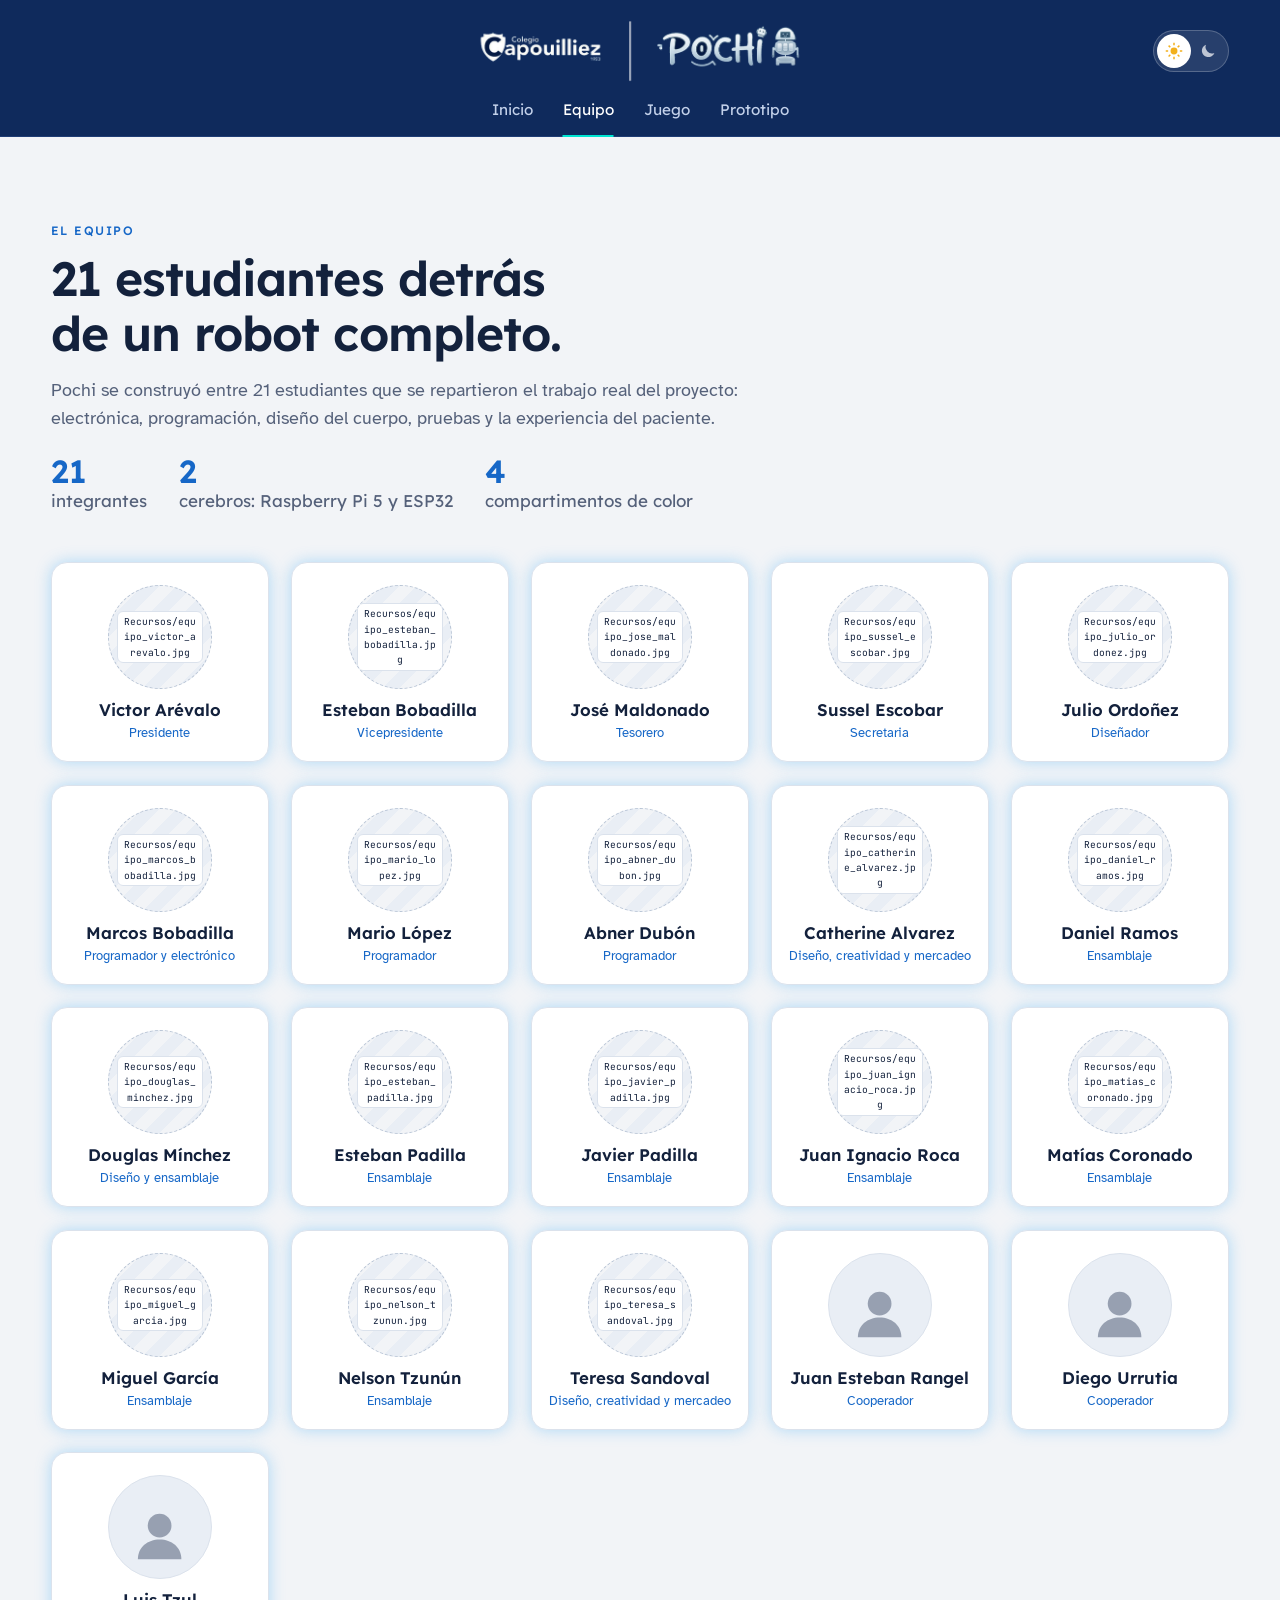
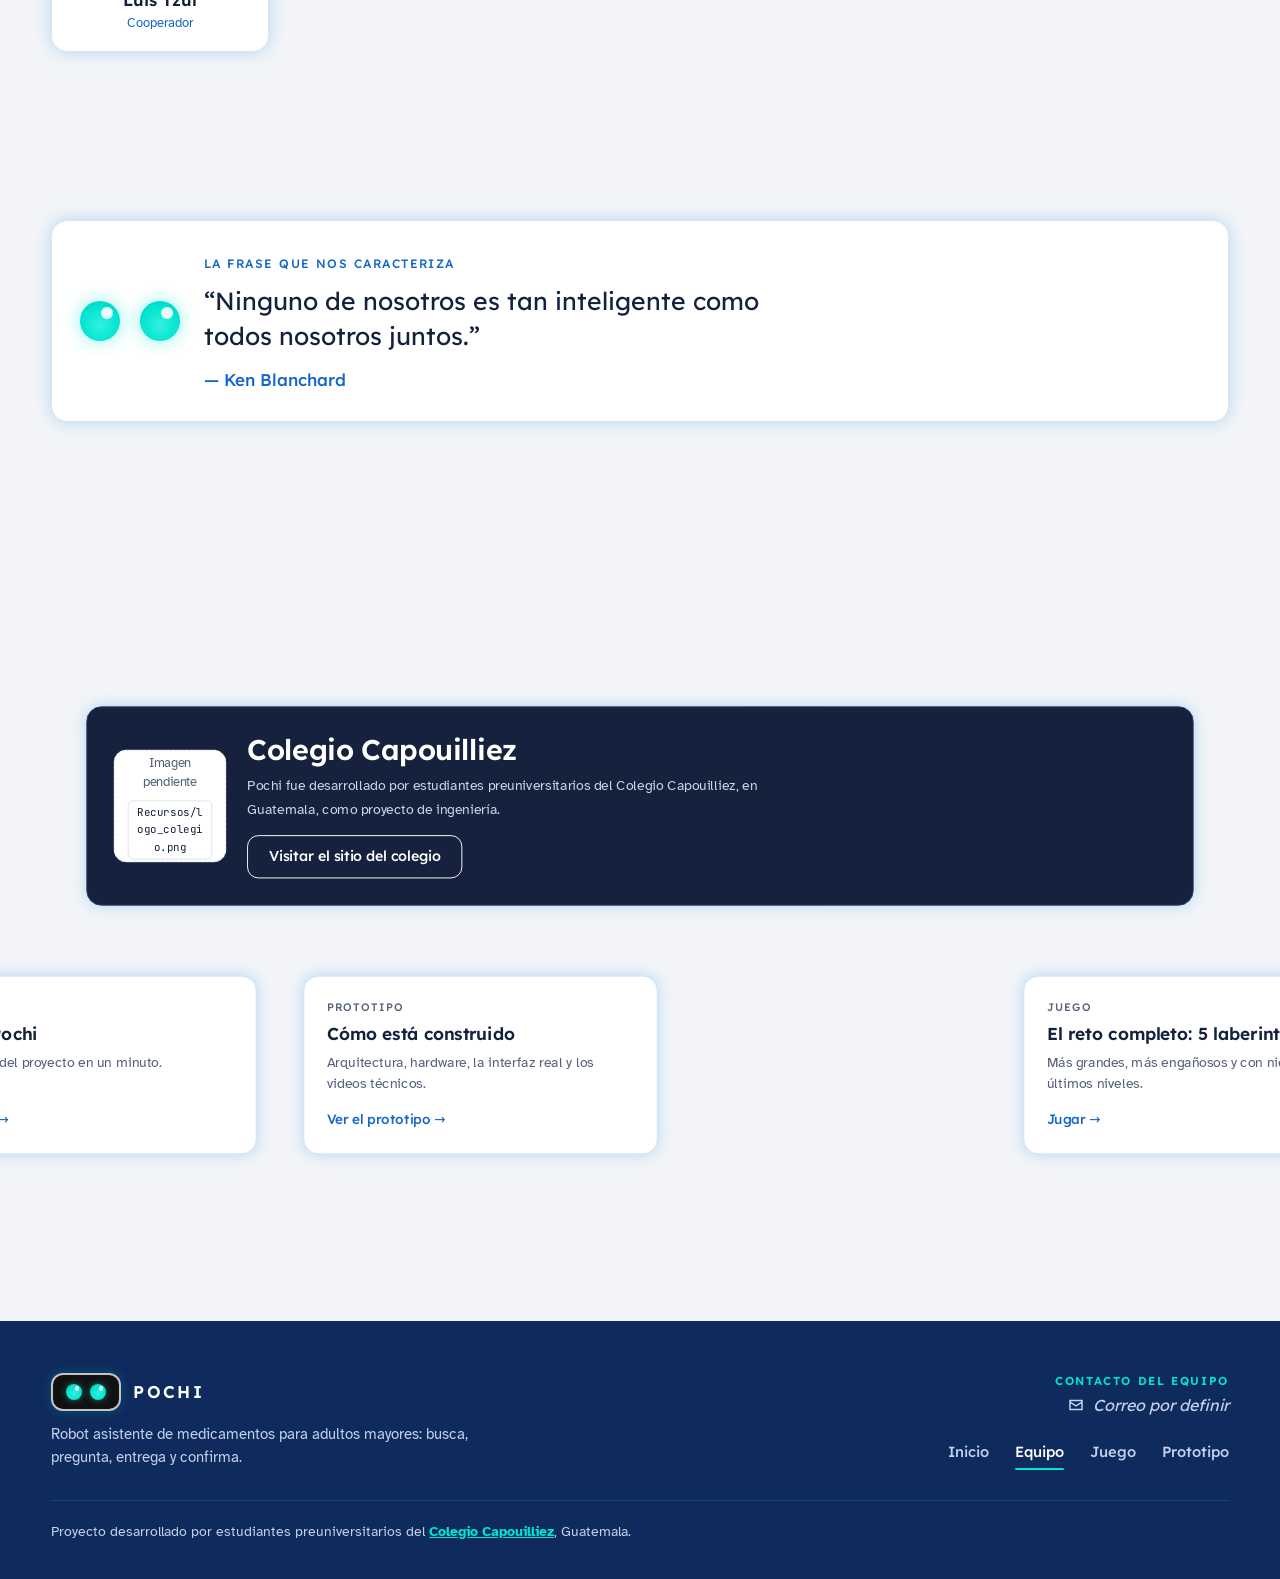
==== commit 48817bee: "Add files via upload" ====
--- a/equipo.html
+++ b/equipo.html
@@ -42,79 +42,24 @@
   <section class="page-head">
     <div class="reveal">
       <span class="eyebrow">El equipo</span>
-      <h1>20 estudiantes detrás de un robot completo.</h1>
-      <p class="lead">Pochi se construyó entre 20 estudiantes que se repartieron el trabajo real del proyecto: electrónica, programación, diseño del cuerpo, pruebas y la experiencia del paciente.</p>
-      <div class="team-stats"><span><b>20</b>integrantes</span><span><b>2</b>cerebros: Raspberry Pi 5 y ESP32</span><span><b>4</b>compartimentos de color</span></div>
+      <h1>21 estudiantes detrás de un robot completo.</h1>
+      <p class="lead">Pochi se construyó entre 21 estudiantes que se repartieron el trabajo real del proyecto: electrónica, programación, diseño del cuerpo, pruebas y la experiencia del paciente.</p>
+      <div class="team-stats"><span><b>21</b>integrantes</span><span><b>2</b>cerebros: Raspberry Pi 5 y ESP32</span><span><b>4</b>compartimentos de color</span></div>
     </div>
   </section>
 
   <section class="section tight" style="padding-top:0" aria-label="Integrantes">
-    <div class="team-grid" id="teamGrid"></div>
-    <script>
-/* ===================================================================
-   LISTA DEL EQUIPO: aquí se llenan los 20 integrantes.
-   - foto: archivo dentro de Recursos/ (si todavía no está, la tarjeta
-     muestra el nombre que debe tener).
-   - correo, github y linkedin son opcionales: déjenlos en '' si no se usan.
-   =================================================================== */
-var EQUIPO = [
-  { nombre:'Integrante 1', rol:'Área por definir', foto:'Recursos/equipo_01.jpg', correo:'', github:'', linkedin:'' },
-  { nombre:'Integrante 2', rol:'Área por definir', foto:'Recursos/equipo_02.jpg', correo:'', github:'', linkedin:'' },
-  { nombre:'Mario', rol:'Área por definir', foto:'Recursos/equipo_03.jpg', correo:'', github:'', linkedin:'' },
-  { nombre:'Integrante 4', rol:'Área por definir', foto:'Recursos/equipo_04.jpg', correo:'', github:'', linkedin:'' },
-  { nombre:'Integrante 5', rol:'Área por definir', foto:'Recursos/equipo_05.jpg', correo:'', github:'', linkedin:'' },
-  { nombre:'Integrante 6', rol:'Área por definir', foto:'Recursos/equipo_06.jpg', correo:'', github:'', linkedin:'' },
-  { nombre:'Integrante 7', rol:'Área por definir', foto:'Recursos/equipo_07.jpg', correo:'', github:'', linkedin:'' },
-  { nombre:'Integrante 8', rol:'Área por definir', foto:'Recursos/equipo_08.jpg', correo:'', github:'', linkedin:'' },
-  { nombre:'Integrante 9', rol:'Área por definir', foto:'Recursos/equipo_09.jpg', correo:'', github:'', linkedin:'' },
-  { nombre:'Integrante 10', rol:'Área por definir', foto:'Recursos/equipo_10.jpg', correo:'', github:'', linkedin:'' },
-  { nombre:'Integrante 11', rol:'Área por definir', foto:'Recursos/equipo_11.jpg', correo:'', github:'', linkedin:'' },
-  { nombre:'Integrante 12', rol:'Área por definir', foto:'Recursos/equipo_12.jpg', correo:'', github:'', linkedin:'' },
-  { nombre:'Integrante 13', rol:'Área por definir', foto:'Recursos/equipo_13.jpg', correo:'', github:'', linkedin:'' },
-  { nombre:'Integrante 14', rol:'Área por definir', foto:'Recursos/equipo_14.jpg', correo:'', github:'', linkedin:'' },
-  { nombre:'Integrante 15', rol:'Área por definir', foto:'Recursos/equipo_15.jpg', correo:'', github:'', linkedin:'' },
-  { nombre:'Integrante 16', rol:'Área por definir', foto:'Recursos/equipo_16.jpg', correo:'', github:'', linkedin:'' },
-  { nombre:'Integrante 17', rol:'Área por definir', foto:'Recursos/equipo_17.jpg', correo:'', github:'', linkedin:'' },
-  { nombre:'Integrante 18', rol:'Área por definir', foto:'Recursos/equipo_18.jpg', correo:'', github:'', linkedin:'' },
-  { nombre:'Integrante 19', rol:'Área por definir', foto:'Recursos/equipo_19.jpg', correo:'', github:'', linkedin:'' },
-  { nombre:'Integrante 20', rol:'Área por definir', foto:'Recursos/equipo_20.jpg', correo:'', github:'', linkedin:'' }
-];
-function pochiTeam(grid, lista){
-  var ICONS = { correo:'<svg viewBox="0 0 24 24" aria-hidden="true"><path d="M3 5h18v14H3zm2 2v.5l7 4.5 7-4.5V7zm0 2.9V17h14V9.9l-7 4.5z"/></svg>', github:'<svg viewBox="0 0 24 24" aria-hidden="true"><path d="M12 2a10 10 0 0 0-3.2 19.5c.5.1.7-.2.7-.5v-1.7c-2.8.6-3.4-1.3-3.4-1.3-.5-1.2-1.1-1.5-1.1-1.5-.9-.6.1-.6.1-.6 1 .1 1.5 1 1.5 1 .9 1.5 2.4 1.1 2.9.8.1-.7.4-1.1.6-1.3-2.2-.3-4.6-1.1-4.6-5 0-1.1.4-2 1-2.7-.1-.3-.4-1.3.1-2.7 0 0 .8-.3 2.7 1a9.4 9.4 0 0 1 5 0c1.9-1.3 2.7-1 2.7-1 .5 1.4.2 2.4.1 2.7.6.7 1 1.6 1 2.7 0 3.9-2.4 4.7-4.6 5 .4.3.7.9.7 1.9V21c0 .3.2.6.7.5A10 10 0 0 0 12 2z"/></svg>', linkedin:'<svg viewBox="0 0 24 24" aria-hidden="true"><path d="M4 3h16a1 1 0 0 1 1 1v16a1 1 0 0 1-1 1H4a1 1 0 0 1-1-1V4a1 1 0 0 1 1-1zm1.8 7v8h2.6v-8zm1.3-4a1.5 1.5 0 1 0 0 3 1.5 1.5 0 0 0 0-3zM10 10v8h2.6v-4.3c0-1.1.2-2.2 1.6-2.2 1.4 0 1.4 1.3 1.4 2.3V18H18v-4.8c0-2.4-.5-4.2-3.3-4.2-1.3 0-2.2.7-2.6 1.4V10z"/></svg>' };
-  function el(tag, cls, text){ var e = document.createElement(tag); if(cls){ e.className = cls; } if(text){ e.textContent = text; } return e; }
-  lista.forEach(function(p){
-    var card = el('article', 'card member reveal');
-    var fig = el('figure', 'media');
-    var img = document.createElement('img');
-    img.alt = 'Foto de ' + p.nombre; img.loading = 'lazy';
-    img.onerror = function(){ fig.classList.add('missing'); };
-    img.src = p.foto;
-    var miss = el('figcaption', 'media-missing'); miss.appendChild(el('code', '', p.foto));
-    fig.appendChild(img); fig.appendChild(miss); card.appendChild(fig);
-    var who = el('div'); who.appendChild(el('div', 'member-name', p.nombre)); who.appendChild(el('span', 'member-role', p.rol)); card.appendChild(who);
-    var list = el('ul', 'contacts');
-    [['correo', p.correo ? 'mailto:' + p.correo : '', p.correo], ['github', p.github, 'GitHub'], ['linkedin', p.linkedin, 'LinkedIn']].forEach(function(c){
-      if(!c[1]){ return; }
-      var li = el('li'); li.innerHTML = ICONS[c[0]];
-      var a = el('a', '', c[2]); a.href = c[1]; if(c[0] !== 'correo'){ a.target = '_blank'; a.rel = 'noopener'; }
-      li.appendChild(a); list.appendChild(li);
-    });
-    if(!list.children.length){ var li = el('li', '', 'Contacto por agregar'); li.style.color = 'var(--ink-dim)'; list.appendChild(li); }
-    card.appendChild(list);
-    grid.appendChild(card);
-  });
-}
-pochiTeam(document.getElementById('teamGrid'), EQUIPO);
-</script>
+    <div class="team-grid"><article class="card member reveal"><figure class="media"><img src="Recursos/equipo_victor_arevalo.jpg" alt="Foto de Victor Arévalo" loading="lazy" onerror="this.parentNode.classList.add('missing')"><figcaption class="media-missing"><code>Recursos/equipo_victor_arevalo.jpg</code></figcaption></figure><div><div class="member-name">Victor Arévalo</div><span class="member-role">Presidente</span></div></article><article class="card member reveal"><figure class="media"><img src="Recursos/equipo_esteban_bobadilla.jpg" alt="Foto de Esteban Bobadilla" loading="lazy" onerror="this.parentNode.classList.add('missing')"><figcaption class="media-missing"><code>Recursos/equipo_esteban_bobadilla.jpg</code></figcaption></figure><div><div class="member-name">Esteban Bobadilla</div><span class="member-role">Vicepresidente</span></div></article><article class="card member reveal"><figure class="media"><img src="Recursos/equipo_jose_maldonado.jpg" alt="Foto de José Maldonado" loading="lazy" onerror="this.parentNode.classList.add('missing')"><figcaption class="media-missing"><code>Recursos/equipo_jose_maldonado.jpg</code></figcaption></figure><div><div class="member-name">José Maldonado</div><span class="member-role">Tesorero</span></div></article><article class="card member reveal"><figure class="media"><img src="Recursos/equipo_sussel_escobar.jpg" alt="Foto de Sussel Escobar" loading="lazy" onerror="this.parentNode.classList.add('missing')"><figcaption class="media-missing"><code>Recursos/equipo_sussel_escobar.jpg</code></figcaption></figure><div><div class="member-name">Sussel Escobar</div><span class="member-role">Secretaria</span></div></article><article class="card member reveal"><figure class="media"><img src="Recursos/equipo_julio_ordonez.jpg" alt="Foto de Julio Ordoñez" loading="lazy" onerror="this.parentNode.classList.add('missing')"><figcaption class="media-missing"><code>Recursos/equipo_julio_ordonez.jpg</code></figcaption></figure><div><div class="member-name">Julio Ordoñez</div><span class="member-role">Diseñador</span></div></article><article class="card member reveal"><figure class="media"><img src="Recursos/equipo_marcos_bobadilla.jpg" alt="Foto de Marcos Bobadilla" loading="lazy" onerror="this.parentNode.classList.add('missing')"><figcaption class="media-missing"><code>Recursos/equipo_marcos_bobadilla.jpg</code></figcaption></figure><div><div class="member-name">Marcos Bobadilla</div><span class="member-role">Programador y electrónico</span></div></article><article class="card member reveal"><figure class="media"><img src="Recursos/equipo_mario_lopez.jpg" alt="Foto de Mario López" loading="lazy" onerror="this.parentNode.classList.add('missing')"><figcaption class="media-missing"><code>Recursos/equipo_mario_lopez.jpg</code></figcaption></figure><div><div class="member-name">Mario López</div><span class="member-role">Programador</span></div></article><article class="card member reveal"><figure class="media"><img src="Recursos/equipo_abner_dubon.jpg" alt="Foto de Abner Dubón" loading="lazy" onerror="this.parentNode.classList.add('missing')"><figcaption class="media-missing"><code>Recursos/equipo_abner_dubon.jpg</code></figcaption></figure><div><div class="member-name">Abner Dubón</div><span class="member-role">Programador</span></div></article><article class="card member reveal"><figure class="media"><img src="Recursos/equipo_catherine_alvarez.jpg" alt="Foto de Catherine Alvarez" loading="lazy" onerror="this.parentNode.classList.add('missing')"><figcaption class="media-missing"><code>Recursos/equipo_catherine_alvarez.jpg</code></figcaption></figure><div><div class="member-name">Catherine Alvarez</div><span class="member-role">Diseño, creatividad y mercadeo</span></div></article><article class="card member reveal"><figure class="media"><img src="Recursos/equipo_daniel_ramos.jpg" alt="Foto de Daniel Ramos" loading="lazy" onerror="this.parentNode.classList.add('missing')"><figcaption class="media-missing"><code>Recursos/equipo_daniel_ramos.jpg</code></figcaption></figure><div><div class="member-name">Daniel Ramos</div><span class="member-role">Ensamblaje</span></div></article><article class="card member reveal"><figure class="media"><img src="Recursos/equipo_douglas_minchez.jpg" alt="Foto de Douglas Mínchez" loading="lazy" onerror="this.parentNode.classList.add('missing')"><figcaption class="media-missing"><code>Recursos/equipo_douglas_minchez.jpg</code></figcaption></figure><div><div class="member-name">Douglas Mínchez</div><span class="member-role">Diseño y ensamblaje</span></div></article><article class="card member reveal"><figure class="media"><img src="Recursos/equipo_esteban_padilla.jpg" alt="Foto de Esteban Padilla" loading="lazy" onerror="this.parentNode.classList.add('missing')"><figcaption class="media-missing"><code>Recursos/equipo_esteban_padilla.jpg</code></figcaption></figure><div><div class="member-name">Esteban Padilla</div><span class="member-role">Ensamblaje</span></div></article><article class="card member reveal"><figure class="media"><img src="Recursos/equipo_javier_padilla.jpg" alt="Foto de Javier Padilla" loading="lazy" onerror="this.parentNode.classList.add('missing')"><figcaption class="media-missing"><code>Recursos/equipo_javier_padilla.jpg</code></figcaption></figure><div><div class="member-name">Javier Padilla</div><span class="member-role">Ensamblaje</span></div></article><article class="card member reveal"><figure class="media"><img src="Recursos/equipo_juan_ignacio_roca.jpg" alt="Foto de Juan Ignacio Roca" loading="lazy" onerror="this.parentNode.classList.add('missing')"><figcaption class="media-missing"><code>Recursos/equipo_juan_ignacio_roca.jpg</code></figcaption></figure><div><div class="member-name">Juan Ignacio Roca</div><span class="member-role">Ensamblaje</span></div></article><article class="card member reveal"><figure class="media"><img src="Recursos/equipo_matias_coronado.jpg" alt="Foto de Matías Coronado" loading="lazy" onerror="this.parentNode.classList.add('missing')"><figcaption class="media-missing"><code>Recursos/equipo_matias_coronado.jpg</code></figcaption></figure><div><div class="member-name">Matías Coronado</div><span class="member-role">Ensamblaje</span></div></article><article class="card member reveal"><figure class="media"><img src="Recursos/equipo_miguel_garcia.jpg" alt="Foto de Miguel García" loading="lazy" onerror="this.parentNode.classList.add('missing')"><figcaption class="media-missing"><code>Recursos/equipo_miguel_garcia.jpg</code></figcaption></figure><div><div class="member-name">Miguel García</div><span class="member-role">Ensamblaje</span></div></article><article class="card member reveal"><figure class="media"><img src="Recursos/equipo_nelson_tzunun.jpg" alt="Foto de Nelson Tzunún" loading="lazy" onerror="this.parentNode.classList.add('missing')"><figcaption class="media-missing"><code>Recursos/equipo_nelson_tzunun.jpg</code></figcaption></figure><div><div class="member-name">Nelson Tzunún</div><span class="member-role">Ensamblaje</span></div></article><article class="card member reveal"><figure class="media"><img src="Recursos/equipo_teresa_sandoval.jpg" alt="Foto de Teresa Sandoval" loading="lazy" onerror="this.parentNode.classList.add('missing')"><figcaption class="media-missing"><code>Recursos/equipo_teresa_sandoval.jpg</code></figcaption></figure><div><div class="member-name">Teresa Sandoval</div><span class="member-role">Diseño, creatividad y mercadeo</span></div></article><article class="card member reveal"><figure class="media avatar"><svg viewBox="0 0 64 64" aria-hidden="true"><circle cx="32" cy="24" r="12"/><path d="M10 58c0-12.2 9.8-20 22-20s22 7.8 22 20z"/></svg></figure><div><div class="member-name">Juan Esteban Rangel</div><span class="member-role">Cooperador</span></div></article><article class="card member reveal"><figure class="media avatar"><svg viewBox="0 0 64 64" aria-hidden="true"><circle cx="32" cy="24" r="12"/><path d="M10 58c0-12.2 9.8-20 22-20s22 7.8 22 20z"/></svg></figure><div><div class="member-name">Diego Urrutia</div><span class="member-role">Cooperador</span></div></article><article class="card member reveal"><figure class="media avatar"><svg viewBox="0 0 64 64" aria-hidden="true"><circle cx="32" cy="24" r="12"/><path d="M10 58c0-12.2 9.8-20 22-20s22 7.8 22 20z"/></svg></figure><div><div class="member-name">Luis Tzul</div><span class="member-role">Cooperador</span></div></article></div>
   </section>
 
   <section class="section tight" aria-labelledby="t-por-que">
     <div class="card pad why reveal">
       <span class="eyes eyes-md"><span class="eye"><i></i></span><span class="eye"><i></i></span></span>
-      <div>
-        <span class="eyebrow" id="t-por-que">Por qué Pochi</span>
-        <blockquote>[Una o dos frases del equipo: qué los motivó a construir un robot que acompañe a los adultos mayores con su medicamento.]</blockquote>
-      </div>
+      <figure class="quote">
+        <span class="eyebrow" id="t-por-que">La frase que nos caracteriza</span>
+        <blockquote>“Ninguno de nosotros es tan inteligente como todos nosotros juntos.”</blockquote>
+        <figcaption>— Ken Blanchard</figcaption>
+      </figure>
     </div>
   </section>
 
@@ -123,7 +68,7 @@
       <figure class="media "><img src="Recursos/logo_colegio.png" alt="Logo del Colegio Capouilliez" loading="lazy" onerror="this.parentNode.classList.add('missing')"><figcaption class="media-missing">Imagen pendiente<code>Recursos/logo_colegio.png</code></figcaption></figure>
       <div>
         <h2 id="t-colegio">Colegio Capouilliez</h2>
-        <p>Pochi fue desarrollado por estudiantes pre-universitarios del Colegio Capouilliez, en Guatemala, como proyecto de ingeniería.</p>
+        <p>Pochi fue desarrollado por estudiantes preuniversitarios del Colegio Capouilliez, en Guatemala, como proyecto de ingeniería.</p>
         <a class="btn btn-ghost" href="https://www.capouilliez.edu.gt" target="_blank" rel="noopener">Visitar el sitio del colegio</a>
       </div>
     </div>
@@ -140,8 +85,11 @@
       <div class="row"><span class="eye-screen"><span class="eyes eyes-sm"><span class="eye"><i></i></span><span class="eye"><i></i></span></span></span>POCHI</div>
       <p>Robot asistente de medicamentos para adultos mayores: busca, pregunta, entrega y confirma.</p>
     </div>
-    <nav class="foot-links" aria-label="Pie de página"><a href="index.html">Inicio</a><a href="equipo.html">Equipo</a><a href="juego.html">Juego</a><a href="prototipo.html">Prototipo</a></nav>
-    <p class="foot-school">Proyecto desarrollado por estudiantes pre-universitarios del <a href="https://www.capouilliez.edu.gt" target="_blank" rel="noopener">Colegio Capouilliez</a>, Guatemala.</p>
+    <div class="foot-side">
+      <div class="foot-contact"><span class="foot-label">Contacto del equipo</span><span class="foot-mail pending"><svg viewBox="0 0 24 24" aria-hidden="true"><path d="M3 5h18v14H3zm2 2v.5l7 4.5 7-4.5V7zm0 2.9V17h14V9.9l-7 4.5z"/></svg><span>Correo por definir</span></span></div>
+      <nav class="foot-links" aria-label="Pie de página"><a href="index.html">Inicio</a><a href="equipo.html" aria-current="page">Equipo</a><a href="juego.html">Juego</a><a href="prototipo.html">Prototipo</a></nav>
+    </div>
+    <p class="foot-school">Proyecto desarrollado por estudiantes preuniversitarios del <a href="https://www.capouilliez.edu.gt" target="_blank" rel="noopener">Colegio Capouilliez</a>, Guatemala.</p>
   </div>
 </footer>
 <script>
--- a/css/comun.css
+++ b/css/comun.css
@@ -365,16 +365,25 @@
 .foot-brand{display:flex;flex-direction:column;gap:12px}
 .foot-brand .row{display:flex;align-items:center;gap:12px;color:#fff;font-family:var(--font-display);font-weight:600;letter-spacing:.14em}
 .foot-brand p{font-size:.92rem;max-width:44ch}
-.foot-links{display:grid;grid-template-columns:repeat(2,minmax(0,1fr));gap:12px;align-content:start}
-@media (min-width:1000px){ .foot-links{grid-template-columns:repeat(4,minmax(0,1fr))} }
+.foot-side{display:flex;flex-direction:column;gap:18px}
+@media (min-width:760px){ .foot-side{align-items:flex-end;text-align:right} }
+.foot-contact{display:flex;flex-direction:column;gap:6px}
+@media (min-width:760px){ .foot-contact{align-items:flex-end} }
+.foot-label{font:600 .72rem/1 var(--font-display);letter-spacing:.14em;text-transform:uppercase;color:var(--eye)}
+.foot-mail{display:inline-flex;align-items:center;gap:8px;color:#fff;text-decoration:none;font-family:var(--font-display);font-size:1rem}
+.foot-mail svg{width:18px;height:18px;fill:currentColor;flex:none}
+a.foot-mail:hover{color:var(--eye);text-decoration:underline}
+.foot-mail.pending{color:var(--hdr-dim);font-style:italic}
+.foot-links{display:flex;flex-wrap:wrap;gap:6px 26px}
 .foot-links a{
-  display:flex;align-items:center;justify-content:center;min-height:64px;padding:14px 18px;
-  border-radius:14px;border:1px solid rgba(255,255,255,.2);background:rgba(255,255,255,.06);
-  color:#ffffff;text-decoration:none;font-family:var(--font-display);font-weight:500;font-size:1.06rem;
-  transition:transform .2s ease, background-color .2s ease, border-color .2s ease, color .2s ease;
-}
-.foot-links a:hover{transform:scale(1.06);background:rgba(255,255,255,.12);border-color:var(--eye);color:var(--eye)}
-.foot-links a:active{background:var(--pressed);border-color:var(--pressed);color:#fff}
+  position:relative;padding:4px 0;color:var(--hdr-dim);text-decoration:none;
+  font-family:var(--font-display);font-weight:500;font-size:.92rem;transition:color .2s ease;
+}
+.foot-links a::after{content:"";position:absolute;left:0;right:0;bottom:-2px;height:2px;border-radius:2px;background:var(--eye);transform:scaleX(0);transform-origin:left;transition:transform .25s ease}
+.foot-links a:hover{color:#fff}
+.foot-links a:hover::after{transform:scaleX(.6)}
+.foot-links a[aria-current="page"]{color:#fff}
+.foot-links a[aria-current="page"]::after{transform:scaleX(1)}
 .eye-screen{
   display:inline-flex;align-items:center;justify-content:center;padding:9px 13px;border-radius:12px;
   background:#111;border:2px solid rgba(255,255,255,.75);box-shadow:0 0 12px rgba(0,229,209,.2);
@@ -383,7 +392,7 @@
 .foot-school a{color:var(--eye);font-weight:700}
 
 
-/* ---------- EQUIPO: tarjetas de presentación (20 integrantes / 6 expositores) ---------- */
+/* ---------- EQUIPO: tarjetas de presentación (21 integrantes / 6 expositores) ---------- */
 .team-stats{display:flex;flex-wrap:wrap;gap:12px 32px;margin-top:22px;font-family:var(--font-display);color:var(--ink-dim)}
 .team-stats b{display:block;font-size:2rem;font-weight:600;color:var(--accent);line-height:1}
 .team-grid{display:grid;gap:22px;margin-top:32px;grid-template-columns:repeat(auto-fill,minmax(min(100%,200px),1fr))}
@@ -398,11 +407,8 @@
 .member .media-missing code{font-size:.6rem;padding:2px 5px}
 .member-name{font-family:var(--font-display);font-size:1.05rem;font-weight:600;line-height:1.25}
 .member-role{display:block;margin-top:2px;font-size:.84rem;color:var(--accent)}
-.contacts{display:flex;flex-direction:column;gap:6px;width:100%;margin-top:auto;padding-top:12px;border-top:1px solid var(--line);list-style:none}
-.contacts li{display:flex;align-items:center;justify-content:center;gap:8px;font-size:.82rem;min-width:0}
-.contacts svg{width:16px;height:16px;fill:var(--ink-dim);flex:none}
-.contacts a{color:var(--ink);text-decoration:none;overflow-wrap:anywhere}
-.contacts a:hover{color:var(--accent);text-decoration:underline}
+.member .media.avatar{display:grid;place-items:center;background:var(--surface-2);border:1px solid var(--line)}
+.member .media.avatar svg{width:62%;height:62%;fill:color-mix(in srgb,var(--ink-dim) 55%,transparent);margin-top:12%}
 
 /* ---------- foto de Pochi en marco con sombra (inicio y prototipo) ---------- */
 .pochi-frame{
--- a/css/equipo.css
+++ b/css/equipo.css
@@ -5,6 +5,8 @@
 /* ---------- EQUIPO: por qué y colegio ---------- */
 .why{display:grid;gap:24px;align-items:center}
 @media (min-width:820px){ .why{grid-template-columns:auto 1fr} }
+.why .quote{margin:0}
+.why figcaption{margin-top:12px;font-family:var(--font-display);color:var(--accent);font-weight:500}
 .why blockquote{margin:0;font-family:var(--font-display);font-size:clamp(1.2rem,2.4vw,1.55rem);line-height:1.4;color:var(--ink);max-width:40ch}
 .school-card{display:grid;gap:22px;align-items:center;background:var(--navy);color:#dfe6f5;border-color:var(--navy-line)}
 @media (min-width:720px){ .school-card{grid-template-columns:120px 1fr} }
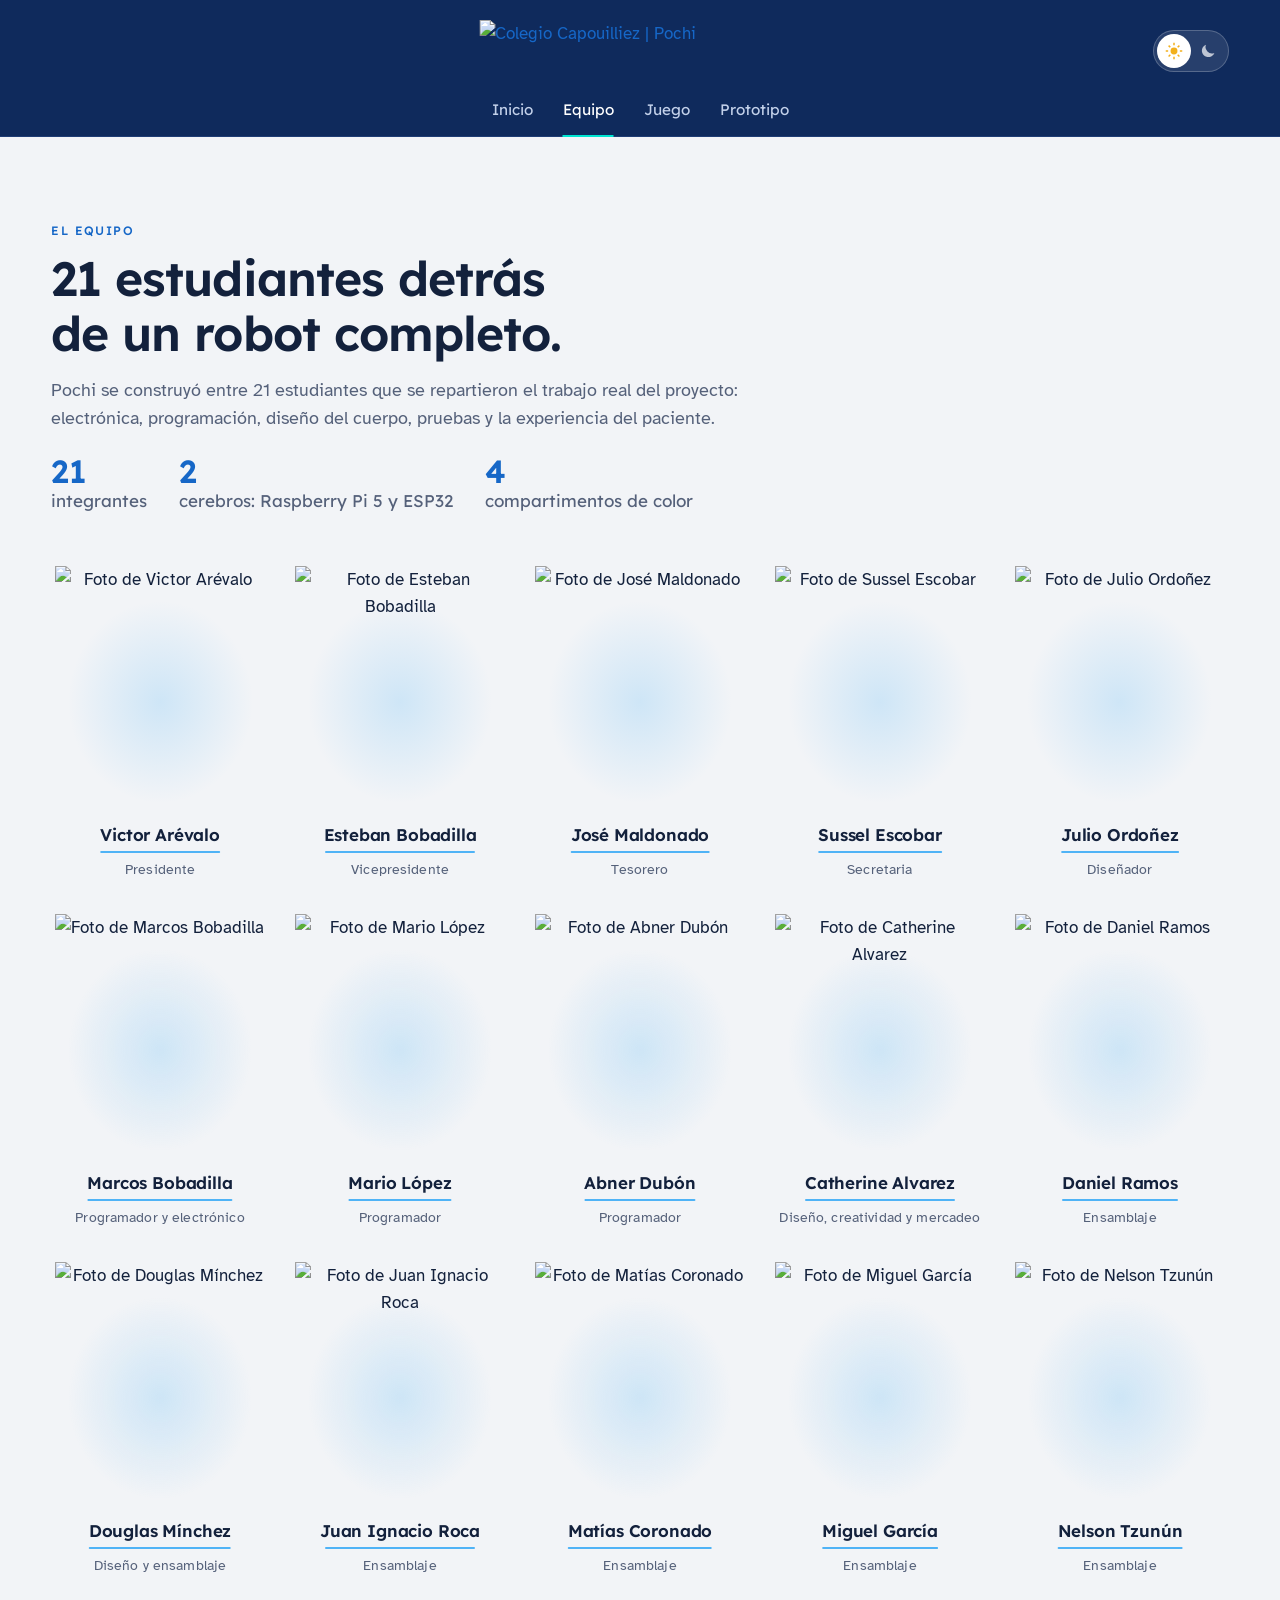
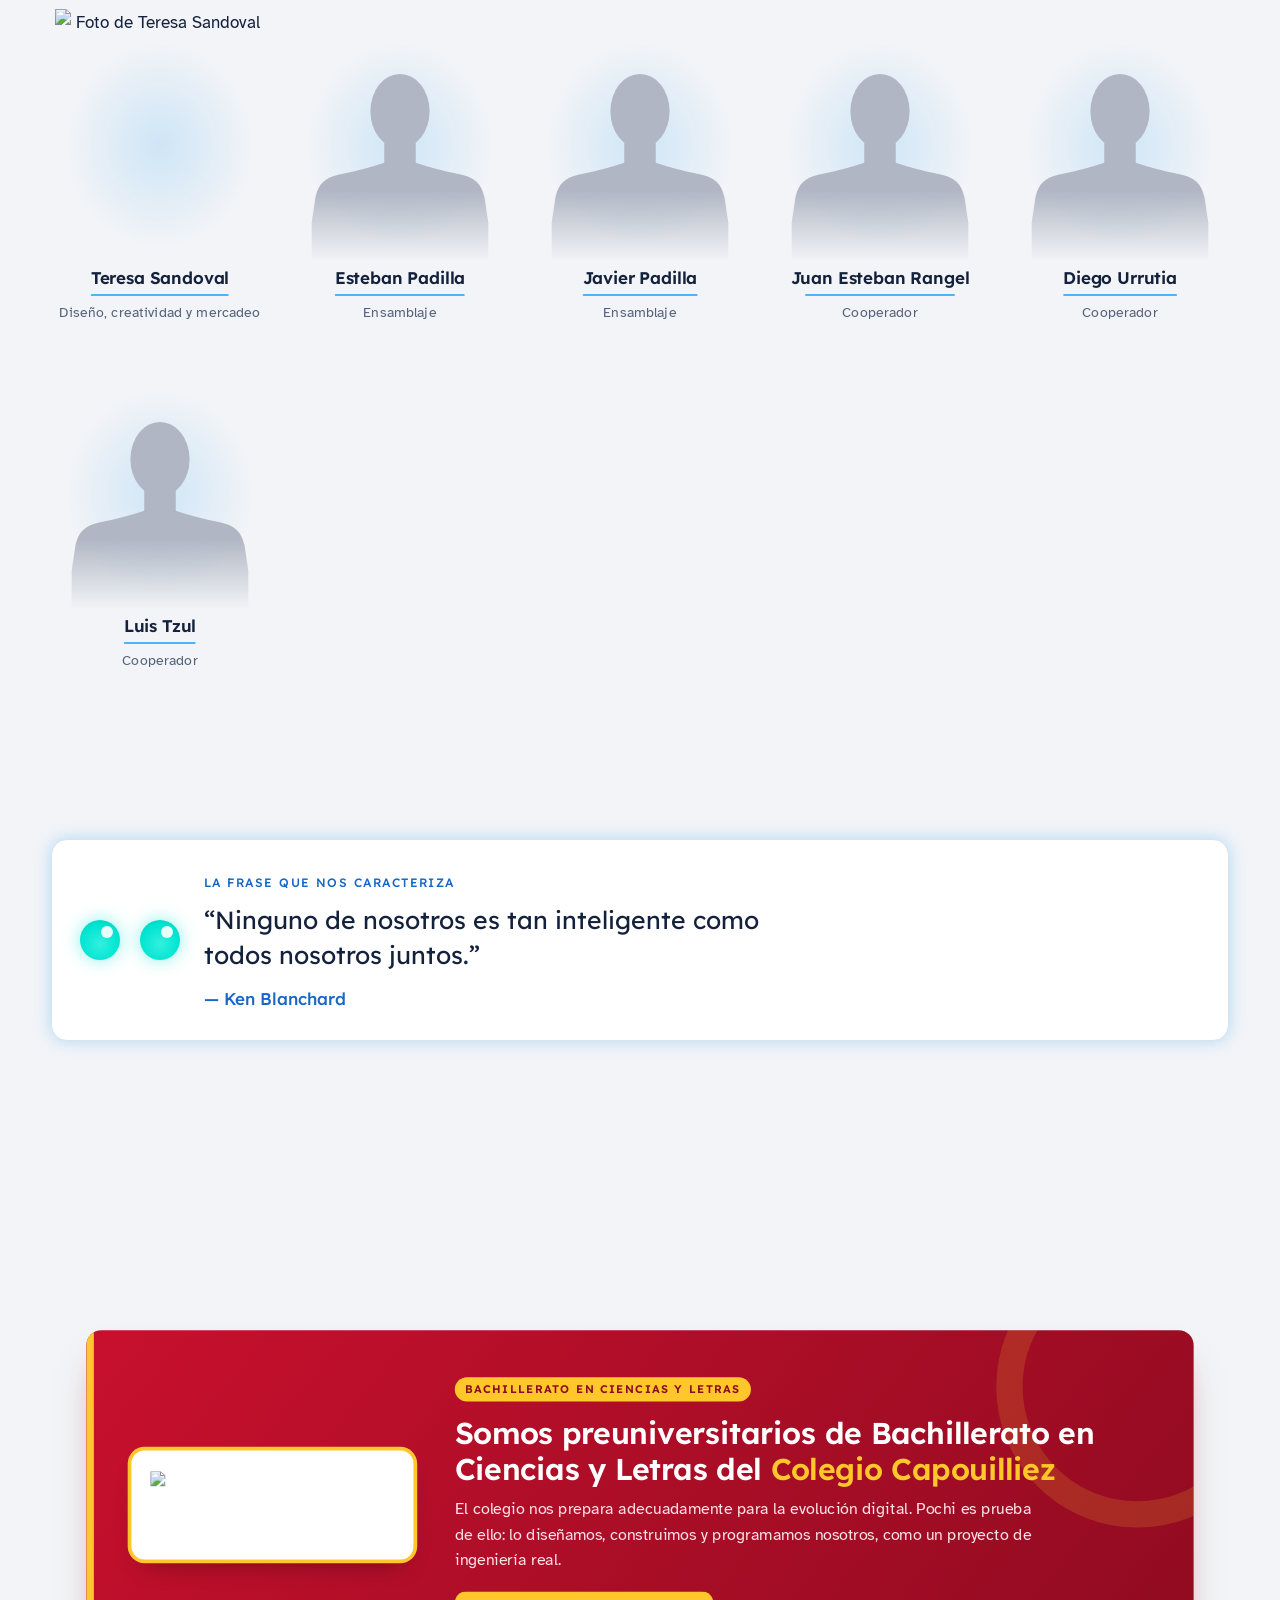
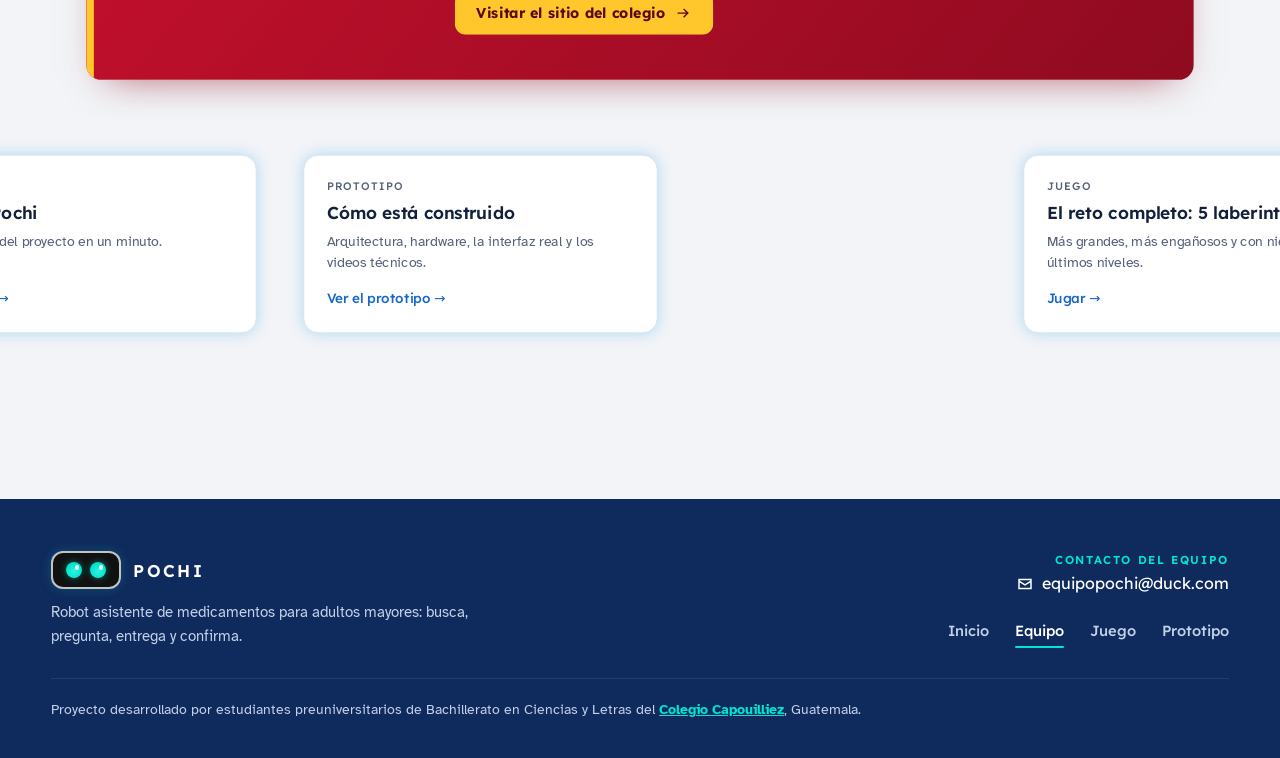
==== commit 6b6bad6b: "Add files via upload" ====
--- a/equipo.html
+++ b/equipo.html
@@ -49,7 +49,7 @@
   </section>
 
   <section class="section tight" style="padding-top:0" aria-label="Integrantes">
-    <div class="team-grid"><article class="card member reveal"><figure class="media"><img src="Recursos/equipo_victor_arevalo.jpg" alt="Foto de Victor Arévalo" loading="lazy" onerror="this.parentNode.classList.add('missing')"><figcaption class="media-missing"><code>Recursos/equipo_victor_arevalo.jpg</code></figcaption></figure><div><div class="member-name">Victor Arévalo</div><span class="member-role">Presidente</span></div></article><article class="card member reveal"><figure class="media"><img src="Recursos/equipo_esteban_bobadilla.jpg" alt="Foto de Esteban Bobadilla" loading="lazy" onerror="this.parentNode.classList.add('missing')"><figcaption class="media-missing"><code>Recursos/equipo_esteban_bobadilla.jpg</code></figcaption></figure><div><div class="member-name">Esteban Bobadilla</div><span class="member-role">Vicepresidente</span></div></article><article class="card member reveal"><figure class="media"><img src="Recursos/equipo_jose_maldonado.jpg" alt="Foto de José Maldonado" loading="lazy" onerror="this.parentNode.classList.add('missing')"><figcaption class="media-missing"><code>Recursos/equipo_jose_maldonado.jpg</code></figcaption></figure><div><div class="member-name">José Maldonado</div><span class="member-role">Tesorero</span></div></article><article class="card member reveal"><figure class="media"><img src="Recursos/equipo_sussel_escobar.jpg" alt="Foto de Sussel Escobar" loading="lazy" onerror="this.parentNode.classList.add('missing')"><figcaption class="media-missing"><code>Recursos/equipo_sussel_escobar.jpg</code></figcaption></figure><div><div class="member-name">Sussel Escobar</div><span class="member-role">Secretaria</span></div></article><article class="card member reveal"><figure class="media"><img src="Recursos/equipo_julio_ordonez.jpg" alt="Foto de Julio Ordoñez" loading="lazy" onerror="this.parentNode.classList.add('missing')"><figcaption class="media-missing"><code>Recursos/equipo_julio_ordonez.jpg</code></figcaption></figure><div><div class="member-name">Julio Ordoñez</div><span class="member-role">Diseñador</span></div></article><article class="card member reveal"><figure class="media"><img src="Recursos/equipo_marcos_bobadilla.jpg" alt="Foto de Marcos Bobadilla" loading="lazy" onerror="this.parentNode.classList.add('missing')"><figcaption class="media-missing"><code>Recursos/equipo_marcos_bobadilla.jpg</code></figcaption></figure><div><div class="member-name">Marcos Bobadilla</div><span class="member-role">Programador y electrónico</span></div></article><article class="card member reveal"><figure class="media"><img src="Recursos/equipo_mario_lopez.jpg" alt="Foto de Mario López" loading="lazy" onerror="this.parentNode.classList.add('missing')"><figcaption class="media-missing"><code>Recursos/equipo_mario_lopez.jpg</code></figcaption></figure><div><div class="member-name">Mario López</div><span class="member-role">Programador</span></div></article><article class="card member reveal"><figure class="media"><img src="Recursos/equipo_abner_dubon.jpg" alt="Foto de Abner Dubón" loading="lazy" onerror="this.parentNode.classList.add('missing')"><figcaption class="media-missing"><code>Recursos/equipo_abner_dubon.jpg</code></figcaption></figure><div><div class="member-name">Abner Dubón</div><span class="member-role">Programador</span></div></article><article class="card member reveal"><figure class="media"><img src="Recursos/equipo_catherine_alvarez.jpg" alt="Foto de Catherine Alvarez" loading="lazy" onerror="this.parentNode.classList.add('missing')"><figcaption class="media-missing"><code>Recursos/equipo_catherine_alvarez.jpg</code></figcaption></figure><div><div class="member-name">Catherine Alvarez</div><span class="member-role">Diseño, creatividad y mercadeo</span></div></article><article class="card member reveal"><figure class="media"><img src="Recursos/equipo_daniel_ramos.jpg" alt="Foto de Daniel Ramos" loading="lazy" onerror="this.parentNode.classList.add('missing')"><figcaption class="media-missing"><code>Recursos/equipo_daniel_ramos.jpg</code></figcaption></figure><div><div class="member-name">Daniel Ramos</div><span class="member-role">Ensamblaje</span></div></article><article class="card member reveal"><figure class="media"><img src="Recursos/equipo_douglas_minchez.jpg" alt="Foto de Douglas Mínchez" loading="lazy" onerror="this.parentNode.classList.add('missing')"><figcaption class="media-missing"><code>Recursos/equipo_douglas_minchez.jpg</code></figcaption></figure><div><div class="member-name">Douglas Mínchez</div><span class="member-role">Diseño y ensamblaje</span></div></article><article class="card member reveal"><figure class="media"><img src="Recursos/equipo_esteban_padilla.jpg" alt="Foto de Esteban Padilla" loading="lazy" onerror="this.parentNode.classList.add('missing')"><figcaption class="media-missing"><code>Recursos/equipo_esteban_padilla.jpg</code></figcaption></figure><div><div class="member-name">Esteban Padilla</div><span class="member-role">Ensamblaje</span></div></article><article class="card member reveal"><figure class="media"><img src="Recursos/equipo_javier_padilla.jpg" alt="Foto de Javier Padilla" loading="lazy" onerror="this.parentNode.classList.add('missing')"><figcaption class="media-missing"><code>Recursos/equipo_javier_padilla.jpg</code></figcaption></figure><div><div class="member-name">Javier Padilla</div><span class="member-role">Ensamblaje</span></div></article><article class="card member reveal"><figure class="media"><img src="Recursos/equipo_juan_ignacio_roca.jpg" alt="Foto de Juan Ignacio Roca" loading="lazy" onerror="this.parentNode.classList.add('missing')"><figcaption class="media-missing"><code>Recursos/equipo_juan_ignacio_roca.jpg</code></figcaption></figure><div><div class="member-name">Juan Ignacio Roca</div><span class="member-role">Ensamblaje</span></div></article><article class="card member reveal"><figure class="media"><img src="Recursos/equipo_matias_coronado.jpg" alt="Foto de Matías Coronado" loading="lazy" onerror="this.parentNode.classList.add('missing')"><figcaption class="media-missing"><code>Recursos/equipo_matias_coronado.jpg</code></figcaption></figure><div><div class="member-name">Matías Coronado</div><span class="member-role">Ensamblaje</span></div></article><article class="card member reveal"><figure class="media"><img src="Recursos/equipo_miguel_garcia.jpg" alt="Foto de Miguel García" loading="lazy" onerror="this.parentNode.classList.add('missing')"><figcaption class="media-missing"><code>Recursos/equipo_miguel_garcia.jpg</code></figcaption></figure><div><div class="member-name">Miguel García</div><span class="member-role">Ensamblaje</span></div></article><article class="card member reveal"><figure class="media"><img src="Recursos/equipo_nelson_tzunun.jpg" alt="Foto de Nelson Tzunún" loading="lazy" onerror="this.parentNode.classList.add('missing')"><figcaption class="media-missing"><code>Recursos/equipo_nelson_tzunun.jpg</code></figcaption></figure><div><div class="member-name">Nelson Tzunún</div><span class="member-role">Ensamblaje</span></div></article><article class="card member reveal"><figure class="media"><img src="Recursos/equipo_teresa_sandoval.jpg" alt="Foto de Teresa Sandoval" loading="lazy" onerror="this.parentNode.classList.add('missing')"><figcaption class="media-missing"><code>Recursos/equipo_teresa_sandoval.jpg</code></figcaption></figure><div><div class="member-name">Teresa Sandoval</div><span class="member-role">Diseño, creatividad y mercadeo</span></div></article><article class="card member reveal"><figure class="media avatar"><svg viewBox="0 0 64 64" aria-hidden="true"><circle cx="32" cy="24" r="12"/><path d="M10 58c0-12.2 9.8-20 22-20s22 7.8 22 20z"/></svg></figure><div><div class="member-name">Juan Esteban Rangel</div><span class="member-role">Cooperador</span></div></article><article class="card member reveal"><figure class="media avatar"><svg viewBox="0 0 64 64" aria-hidden="true"><circle cx="32" cy="24" r="12"/><path d="M10 58c0-12.2 9.8-20 22-20s22 7.8 22 20z"/></svg></figure><div><div class="member-name">Diego Urrutia</div><span class="member-role">Cooperador</span></div></article><article class="card member reveal"><figure class="media avatar"><svg viewBox="0 0 64 64" aria-hidden="true"><circle cx="32" cy="24" r="12"/><path d="M10 58c0-12.2 9.8-20 22-20s22 7.8 22 20z"/></svg></figure><div><div class="member-name">Luis Tzul</div><span class="member-role">Cooperador</span></div></article></div>
+    <div class="team-grid"><article class="member reveal"><figure class="m-photo"><img src="Recursos/fotos/victor_arevalo.png" alt="Foto de Victor Arévalo" width="440" height="528" loading="lazy"></figure><h3 class="member-name">Victor Arévalo</h3><span class="member-role">Presidente</span></article><article class="member reveal"><figure class="m-photo"><img src="Recursos/fotos/esteban_bobadilla.png" alt="Foto de Esteban Bobadilla" width="440" height="528" loading="lazy"></figure><h3 class="member-name">Esteban Bobadilla</h3><span class="member-role">Vicepresidente</span></article><article class="member reveal"><figure class="m-photo"><img src="Recursos/fotos/jose_maldonado.png" alt="Foto de José Maldonado" width="440" height="528" loading="lazy"></figure><h3 class="member-name">José Maldonado</h3><span class="member-role">Tesorero</span></article><article class="member reveal"><figure class="m-photo"><img src="Recursos/fotos/sussel_escobar.png" alt="Foto de Sussel Escobar" width="440" height="528" loading="lazy"></figure><h3 class="member-name">Sussel Escobar</h3><span class="member-role">Secretaria</span></article><article class="member reveal"><figure class="m-photo"><img src="Recursos/fotos/julio_ordonez.png" alt="Foto de Julio Ordoñez" width="440" height="528" loading="lazy"></figure><h3 class="member-name">Julio Ordoñez</h3><span class="member-role">Diseñador</span></article><article class="member reveal"><figure class="m-photo"><img src="Recursos/fotos/marcos_bobadilla.png" alt="Foto de Marcos Bobadilla" width="440" height="528" loading="lazy"></figure><h3 class="member-name">Marcos Bobadilla</h3><span class="member-role">Programador y electrónico</span></article><article class="member reveal"><figure class="m-photo"><img src="Recursos/fotos/mario_lopez.png" alt="Foto de Mario López" width="440" height="528" loading="lazy"></figure><h3 class="member-name">Mario López</h3><span class="member-role">Programador</span></article><article class="member reveal"><figure class="m-photo"><img src="Recursos/fotos/abner_dubon.png" alt="Foto de Abner Dubón" width="440" height="528" loading="lazy"></figure><h3 class="member-name">Abner Dubón</h3><span class="member-role">Programador</span></article><article class="member reveal"><figure class="m-photo"><img src="Recursos/fotos/catherine_alvarez.png" alt="Foto de Catherine Alvarez" width="440" height="528" loading="lazy"></figure><h3 class="member-name">Catherine Alvarez</h3><span class="member-role">Diseño, creatividad y mercadeo</span></article><article class="member reveal"><figure class="m-photo"><img src="Recursos/fotos/daniel_ramos.png" alt="Foto de Daniel Ramos" width="440" height="528" loading="lazy"></figure><h3 class="member-name">Daniel Ramos</h3><span class="member-role">Ensamblaje</span></article><article class="member reveal"><figure class="m-photo"><img src="Recursos/fotos/douglas_minchez.png" alt="Foto de Douglas Mínchez" width="440" height="528" loading="lazy"></figure><h3 class="member-name">Douglas Mínchez</h3><span class="member-role">Diseño y ensamblaje</span></article><article class="member reveal"><figure class="m-photo"><img src="Recursos/fotos/juan_ignacio_roca.png" alt="Foto de Juan Ignacio Roca" width="440" height="528" loading="lazy"></figure><h3 class="member-name">Juan Ignacio Roca</h3><span class="member-role">Ensamblaje</span></article><article class="member reveal"><figure class="m-photo"><img src="Recursos/fotos/matias_coronado.png" alt="Foto de Matías Coronado" width="440" height="528" loading="lazy"></figure><h3 class="member-name">Matías Coronado</h3><span class="member-role">Ensamblaje</span></article><article class="member reveal"><figure class="m-photo"><img src="Recursos/fotos/miguel_garcia.png" alt="Foto de Miguel García" width="440" height="528" loading="lazy"></figure><h3 class="member-name">Miguel García</h3><span class="member-role">Ensamblaje</span></article><article class="member reveal"><figure class="m-photo"><img src="Recursos/fotos/nelson_tzunun.png" alt="Foto de Nelson Tzunún" width="440" height="528" loading="lazy"></figure><h3 class="member-name">Nelson Tzunún</h3><span class="member-role">Ensamblaje</span></article><article class="member reveal"><figure class="m-photo"><img src="Recursos/fotos/teresa_sandoval.png" alt="Foto de Teresa Sandoval" width="440" height="528" loading="lazy"></figure><h3 class="member-name">Teresa Sandoval</h3><span class="member-role">Diseño, creatividad y mercadeo</span></article><article class="member reveal"><figure class="m-photo m-sil"><svg viewBox="0 0 440 528" aria-hidden="true"><defs><linearGradient id="sf1" x1="0" y1="0" x2="0" y2="1"><stop offset=".72" stop-color="#fff"/><stop offset="1" stop-color="#fff" stop-opacity="0"/></linearGradient><mask id="sm1"><rect width="440" height="528" fill="url(#sf1)"/></mask></defs><g mask="url(#sm1)"><ellipse cx="220" cy="214" rx="62" ry="78"/><path d="M187 270H253V322C283 332 315 340 345 346C379 353 391 368 397 394L405 448V528H35V448L43 394C49 368 61 353 95 346C125 340 157 332 187 322Z"/></g></svg></figure><h3 class="member-name">Esteban Padilla</h3><span class="member-role">Ensamblaje</span></article><article class="member reveal"><figure class="m-photo m-sil"><svg viewBox="0 0 440 528" aria-hidden="true"><defs><linearGradient id="sf2" x1="0" y1="0" x2="0" y2="1"><stop offset=".72" stop-color="#fff"/><stop offset="1" stop-color="#fff" stop-opacity="0"/></linearGradient><mask id="sm2"><rect width="440" height="528" fill="url(#sf2)"/></mask></defs><g mask="url(#sm2)"><ellipse cx="220" cy="214" rx="62" ry="78"/><path d="M187 270H253V322C283 332 315 340 345 346C379 353 391 368 397 394L405 448V528H35V448L43 394C49 368 61 353 95 346C125 340 157 332 187 322Z"/></g></svg></figure><h3 class="member-name">Javier Padilla</h3><span class="member-role">Ensamblaje</span></article><article class="member reveal"><figure class="m-photo m-sil"><svg viewBox="0 0 440 528" aria-hidden="true"><defs><linearGradient id="sf3" x1="0" y1="0" x2="0" y2="1"><stop offset=".72" stop-color="#fff"/><stop offset="1" stop-color="#fff" stop-opacity="0"/></linearGradient><mask id="sm3"><rect width="440" height="528" fill="url(#sf3)"/></mask></defs><g mask="url(#sm3)"><ellipse cx="220" cy="214" rx="62" ry="78"/><path d="M187 270H253V322C283 332 315 340 345 346C379 353 391 368 397 394L405 448V528H35V448L43 394C49 368 61 353 95 346C125 340 157 332 187 322Z"/></g></svg></figure><h3 class="member-name">Juan Esteban Rangel</h3><span class="member-role">Cooperador</span></article><article class="member reveal"><figure class="m-photo m-sil"><svg viewBox="0 0 440 528" aria-hidden="true"><defs><linearGradient id="sf4" x1="0" y1="0" x2="0" y2="1"><stop offset=".72" stop-color="#fff"/><stop offset="1" stop-color="#fff" stop-opacity="0"/></linearGradient><mask id="sm4"><rect width="440" height="528" fill="url(#sf4)"/></mask></defs><g mask="url(#sm4)"><ellipse cx="220" cy="214" rx="62" ry="78"/><path d="M187 270H253V322C283 332 315 340 345 346C379 353 391 368 397 394L405 448V528H35V448L43 394C49 368 61 353 95 346C125 340 157 332 187 322Z"/></g></svg></figure><h3 class="member-name">Diego Urrutia</h3><span class="member-role">Cooperador</span></article><article class="member reveal"><figure class="m-photo m-sil"><svg viewBox="0 0 440 528" aria-hidden="true"><defs><linearGradient id="sf5" x1="0" y1="0" x2="0" y2="1"><stop offset=".72" stop-color="#fff"/><stop offset="1" stop-color="#fff" stop-opacity="0"/></linearGradient><mask id="sm5"><rect width="440" height="528" fill="url(#sf5)"/></mask></defs><g mask="url(#sm5)"><ellipse cx="220" cy="214" rx="62" ry="78"/><path d="M187 270H253V322C283 332 315 340 345 346C379 353 391 368 397 394L405 448V528H35V448L43 394C49 368 61 353 95 346C125 340 157 332 187 322Z"/></g></svg></figure><h3 class="member-name">Luis Tzul</h3><span class="member-role">Cooperador</span></article></div>
   </section>
 
   <section class="section tight" aria-labelledby="t-por-que">
@@ -64,12 +64,13 @@
   </section>
 
   <section class="section tight" aria-labelledby="t-colegio">
-    <div class="card pad school-card reveal">
-      <figure class="media "><img src="Recursos/logo_colegio.png" alt="Logo del Colegio Capouilliez" loading="lazy" onerror="this.parentNode.classList.add('missing')"><figcaption class="media-missing">Imagen pendiente<code>Recursos/logo_colegio.png</code></figcaption></figure>
-      <div>
-        <h2 id="t-colegio">Colegio Capouilliez</h2>
-        <p>Pochi fue desarrollado por estudiantes preuniversitarios del Colegio Capouilliez, en Guatemala, como proyecto de ingeniería.</p>
-        <a class="btn btn-ghost" href="https://www.capouilliez.edu.gt" target="_blank" rel="noopener">Visitar el sitio del colegio</a>
+    <div class="capo reveal">
+      <div class="capo-logo"><img src="Recursos/logo_colegio.png" alt="Colegio Capouilliez, fundado en 1923" width="377" height="105" loading="lazy"></div>
+      <div class="capo-text">
+        <span class="capo-kicker">Bachillerato en Ciencias y Letras</span>
+        <h2 id="t-colegio">Somos preuniversitarios de Bachillerato en Ciencias y Letras del <span>Colegio Capouilliez</span></h2>
+        <p>El colegio nos prepara adecuadamente para la evolución digital. Pochi es prueba de ello: lo diseñamos, construimos y programamos nosotros, como un proyecto de ingeniería real.</p>
+        <a class="btn capo-btn" href="https://www.capouilliez.edu.gt" target="_blank" rel="noopener">Visitar el sitio del colegio <svg viewBox="0 0 24 24" aria-hidden="true"><path d="M13.2 5.3 19.9 12l-6.7 6.7-1.4-1.4 4.3-4.3H4v-2h12.1l-4.3-4.3z"/></svg></a>
       </div>
     </div>
   </section>
@@ -86,10 +87,10 @@
       <p>Robot asistente de medicamentos para adultos mayores: busca, pregunta, entrega y confirma.</p>
     </div>
     <div class="foot-side">
-      <div class="foot-contact"><span class="foot-label">Contacto del equipo</span><span class="foot-mail pending"><svg viewBox="0 0 24 24" aria-hidden="true"><path d="M3 5h18v14H3zm2 2v.5l7 4.5 7-4.5V7zm0 2.9V17h14V9.9l-7 4.5z"/></svg><span>Correo por definir</span></span></div>
+      <div class="foot-contact"><span class="foot-label">Contacto del equipo</span><a class="foot-mail" href="mailto:equipopochi@duck.com"><svg viewBox="0 0 24 24" aria-hidden="true"><path d="M3 5h18v14H3zm2 2v.5l7 4.5 7-4.5V7zm0 2.9V17h14V9.9l-7 4.5z"/></svg><span>equipopochi@duck.com</span></a></div>
       <nav class="foot-links" aria-label="Pie de página"><a href="index.html">Inicio</a><a href="equipo.html" aria-current="page">Equipo</a><a href="juego.html">Juego</a><a href="prototipo.html">Prototipo</a></nav>
     </div>
-    <p class="foot-school">Proyecto desarrollado por estudiantes preuniversitarios del <a href="https://www.capouilliez.edu.gt" target="_blank" rel="noopener">Colegio Capouilliez</a>, Guatemala.</p>
+    <p class="foot-school">Proyecto desarrollado por estudiantes preuniversitarios de Bachillerato en Ciencias y Letras del <a href="https://www.capouilliez.edu.gt" target="_blank" rel="noopener">Colegio Capouilliez</a>, Guatemala.</p>
   </div>
 </footer>
 <script>
--- a/css/comun.css
+++ b/css/comun.css
@@ -395,20 +395,27 @@
 /* ---------- EQUIPO: tarjetas de presentación (21 integrantes / 6 expositores) ---------- */
 .team-stats{display:flex;flex-wrap:wrap;gap:12px 32px;margin-top:22px;font-family:var(--font-display);color:var(--ink-dim)}
 .team-stats b{display:block;font-size:2rem;font-weight:600;color:var(--accent);line-height:1}
-.team-grid{display:grid;gap:22px;margin-top:32px;grid-template-columns:repeat(auto-fill,minmax(min(100%,200px),1fr))}
-@media (max-width:520px){ .team-grid{grid-template-columns:repeat(2,minmax(0,1fr));gap:14px} .member{padding:18px 10px 14px} .member .media{width:84px;height:84px} }
+.team-grid{display:grid;gap:34px 22px;margin-top:36px;grid-template-columns:repeat(auto-fill,minmax(min(100%,190px),1fr))}
+@media (max-width:520px){ .team-grid{grid-template-columns:repeat(2,minmax(0,1fr));gap:26px 12px} }
 .team-cta{justify-content:center;margin-top:40px}
 /* inicio: los 6 expositores en 3 × 2 (2 × 3 en celular) */
-.team-grid.expo{max-width:980px;margin-inline:auto;grid-template-columns:repeat(3,minmax(0,1fr))}
+.team-grid.expo{max-width:900px;margin-inline:auto;grid-template-columns:repeat(3,minmax(0,1fr))}
 @media (max-width:760px){ .team-grid.expo{grid-template-columns:repeat(2,minmax(0,1fr))} }
-.member{display:flex;flex-direction:column;align-items:center;text-align:center;gap:10px;padding:22px 16px 18px}
-.member .media{width:104px;height:104px;border-radius:50%;flex:none}
-.member .media-missing{font-size:.66rem;gap:4px;padding:8px}
-.member .media-missing code{font-size:.6rem;padding:2px 5px}
-.member-name{font-family:var(--font-display);font-size:1.05rem;font-weight:600;line-height:1.25}
-.member-role{display:block;margin-top:2px;font-size:.84rem;color:var(--accent)}
-.member .media.avatar{display:grid;place-items:center;background:var(--surface-2);border:1px solid var(--line)}
-.member .media.avatar svg{width:62%;height:62%;fill:color-mix(in srgb,var(--ink-dim) 55%,transparent);margin-top:12%}
+/* integrante: foto recortada (PNG transparente), nombre subrayado en celeste y rol */
+.member{display:flex;flex-direction:column;align-items:center;text-align:center}
+.m-photo{position:relative;margin:0 0 6px;width:100%;max-width:210px;aspect-ratio:440/528}
+.m-photo::before{content:"";position:absolute;inset:14% 6% 6%;border-radius:50%;
+  background:radial-gradient(closest-side,color-mix(in srgb,var(--sky) 22%,transparent),transparent);z-index:0;transition:opacity .4s}
+.m-photo img,.m-photo svg{position:relative;z-index:1;display:block;width:100%;height:100%;object-fit:contain;
+  transition:transform .45s cubic-bezier(.2,.8,.2,1)}
+.member:hover .m-photo img,.member:hover .m-photo svg{transform:translateY(-4px) scale(1.02)}
+.m-sil svg{fill:color-mix(in srgb,var(--ink-dim) 42%,var(--bg))}
+.member-name{margin:0;font-family:var(--font-display);font-size:1.06rem;font-weight:600;line-height:1.25;color:var(--ink);
+  padding-bottom:8px;position:relative}
+.member-name::after{content:"";position:absolute;left:50%;bottom:0;width:100%;max-width:150px;min-width:48px;height:2px;border-radius:2px;
+  background:var(--sky);transform:translateX(-50%)}
+.member-role{display:block;margin-top:8px;font-size:.86rem;line-height:1.35;color:var(--ink-dim);letter-spacing:.01em}
+@media (max-width:520px){ .member-name{font-size:.98rem} .member-role{font-size:.8rem} }
 
 /* ---------- foto de Pochi en marco con sombra (inicio y prototipo) ---------- */
 .pochi-frame{
--- a/css/equipo.css
+++ b/css/equipo.css
@@ -8,13 +8,25 @@
 .why .quote{margin:0}
 .why figcaption{margin-top:12px;font-family:var(--font-display);color:var(--accent);font-weight:500}
 .why blockquote{margin:0;font-family:var(--font-display);font-size:clamp(1.2rem,2.4vw,1.55rem);line-height:1.4;color:var(--ink);max-width:40ch}
-.school-card{display:grid;gap:22px;align-items:center;background:var(--navy);color:#dfe6f5;border-color:var(--navy-line)}
-@media (min-width:720px){ .school-card{grid-template-columns:120px 1fr} }
-.school-card .media{aspect-ratio:1/1;border-radius:14px;max-width:120px;background:#fff}
-.school-card .media img{object-fit:contain;padding:10px}
-.school-card h2{color:#fff;font-size:clamp(1.4rem,2.6vw,1.9rem)}
-.school-card p{color:#c9d3ea;margin-top:8px;max-width:58ch}
-.school-card a.btn{margin-top:16px}
-.school-card .btn-ghost{border-color:#fff;color:#fff}
-.school-card .btn-ghost:hover{border-color:var(--eye);color:var(--eye)}
+/* Colegio Capouilliez: rojo y amarillo del colegio */
+.capo{--capo-r:#c8102e;--capo-r2:#8f0b20;--capo-y:#ffc72c;
+  position:relative;overflow:hidden;display:grid;gap:28px;align-items:center;padding:clamp(26px,4.5vw,48px);
+  border-radius:var(--radius);color:#fff;background:linear-gradient(130deg,var(--capo-r) 0%,var(--capo-r2) 100%);
+  box-shadow:0 18px 40px -22px rgba(143,11,32,.7)}
+html[data-modo="luna"] .capo{--capo-r:#a30d26;--capo-r2:#5e0716;box-shadow:0 18px 40px -22px rgba(0,0,0,.8)}
+@media (min-width:820px){ .capo{grid-template-columns:minmax(220px,300px) 1fr;gap:44px} }
+.capo::before{content:"";position:absolute;right:-90px;top:-90px;width:300px;height:300px;border-radius:50%;
+  border:28px solid var(--capo-y);opacity:.16}
+.capo::after{content:"";position:absolute;left:0;top:0;bottom:0;width:8px;background:var(--capo-y)}
+.capo-logo{position:relative;background:#fff;border-radius:14px;padding:22px 20px;display:grid;place-items:center;
+  box-shadow:0 0 0 4px var(--capo-y),0 14px 30px -14px rgba(0,0,0,.45)}
+.capo-logo img{width:100%;max-width:260px;height:auto;display:block}
+.capo-text{position:relative}
+.capo-kicker{display:inline-block;font:600 .74rem/1 var(--font-display);letter-spacing:.14em;text-transform:uppercase;
+  color:var(--capo-r2);background:var(--capo-y);padding:7px 11px;border-radius:99px}
+.capo h2{margin:14px 0 0;color:#fff;font-size:clamp(1.45rem,2.8vw,2rem);line-height:1.2}
+.capo h2 span{color:var(--capo-y)}
+.capo p{color:#ffe3e7;margin-top:10px;max-width:56ch}
+.capo-btn{margin-top:20px;background:var(--capo-y);color:#5e0716;font-weight:700}
+.capo-btn:hover{background:#fff;color:var(--capo-r);box-shadow:0 0 0 3px var(--capo-y)}
 
